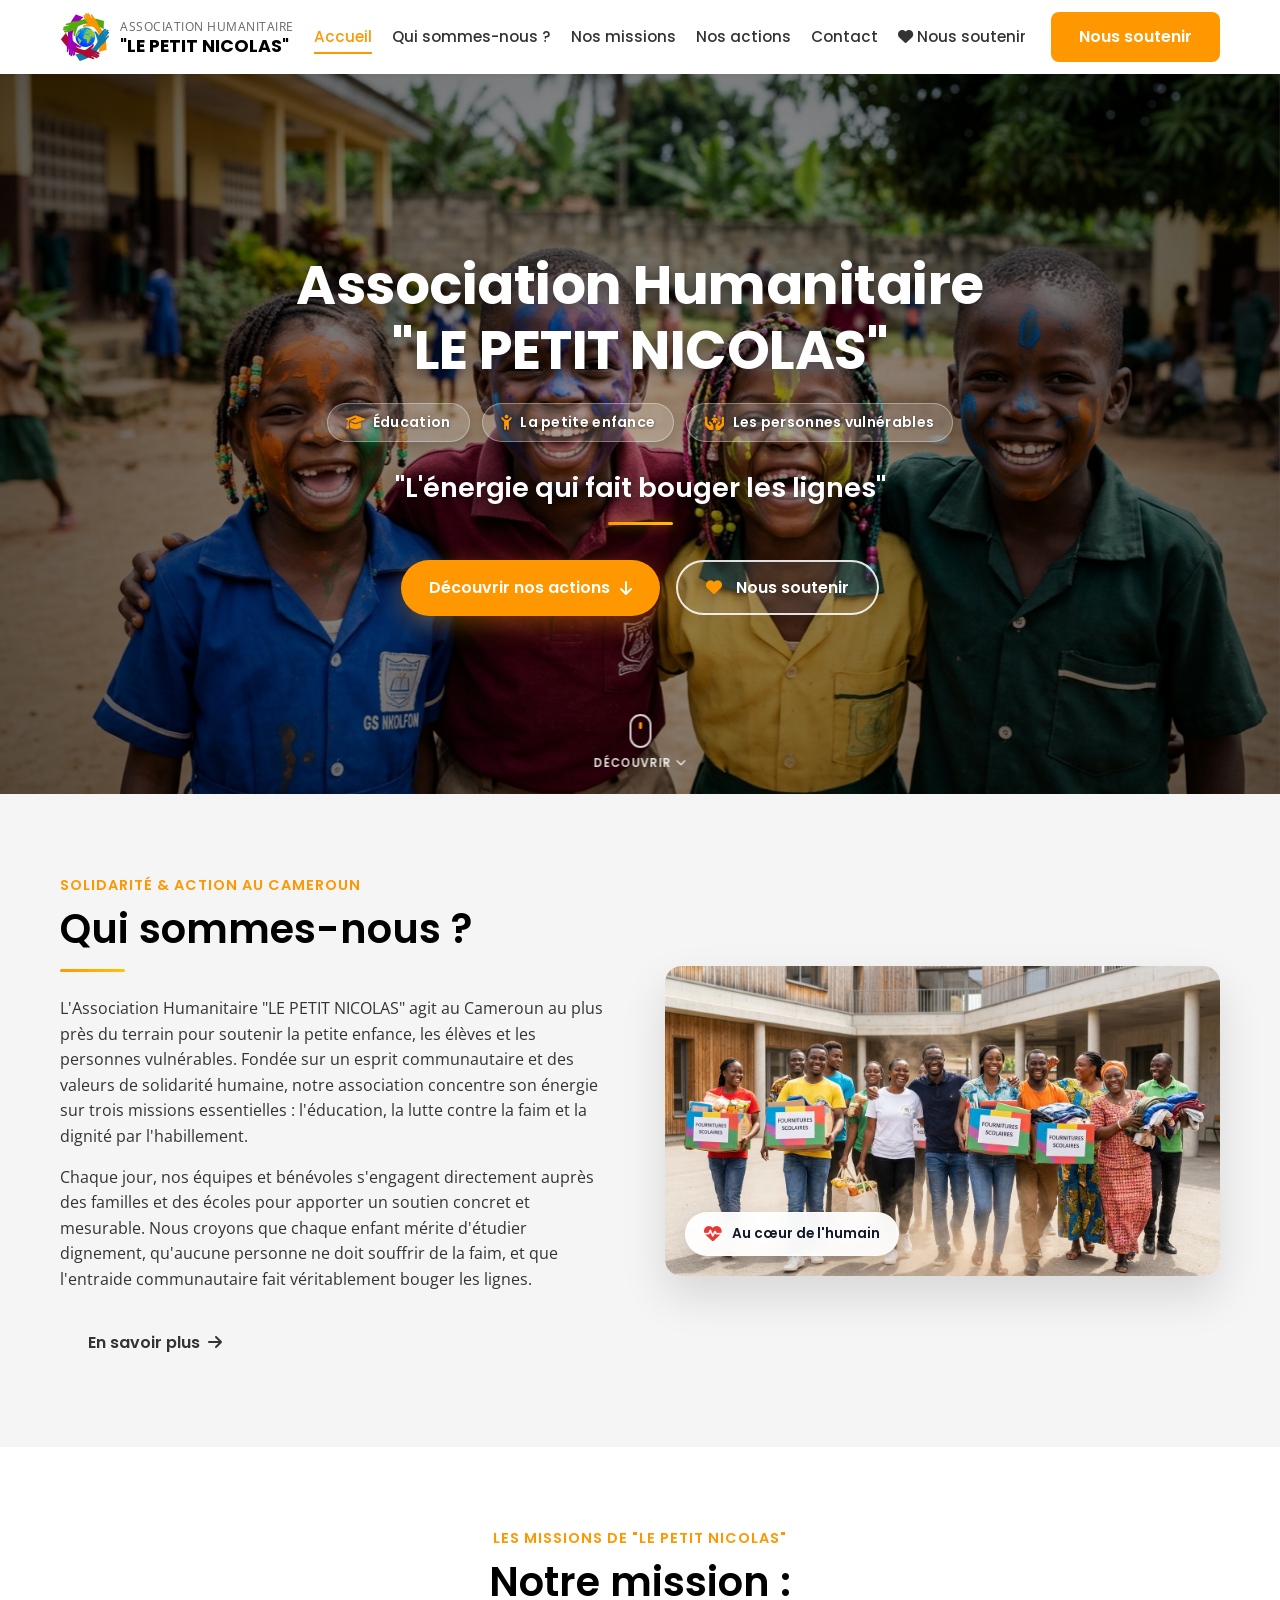
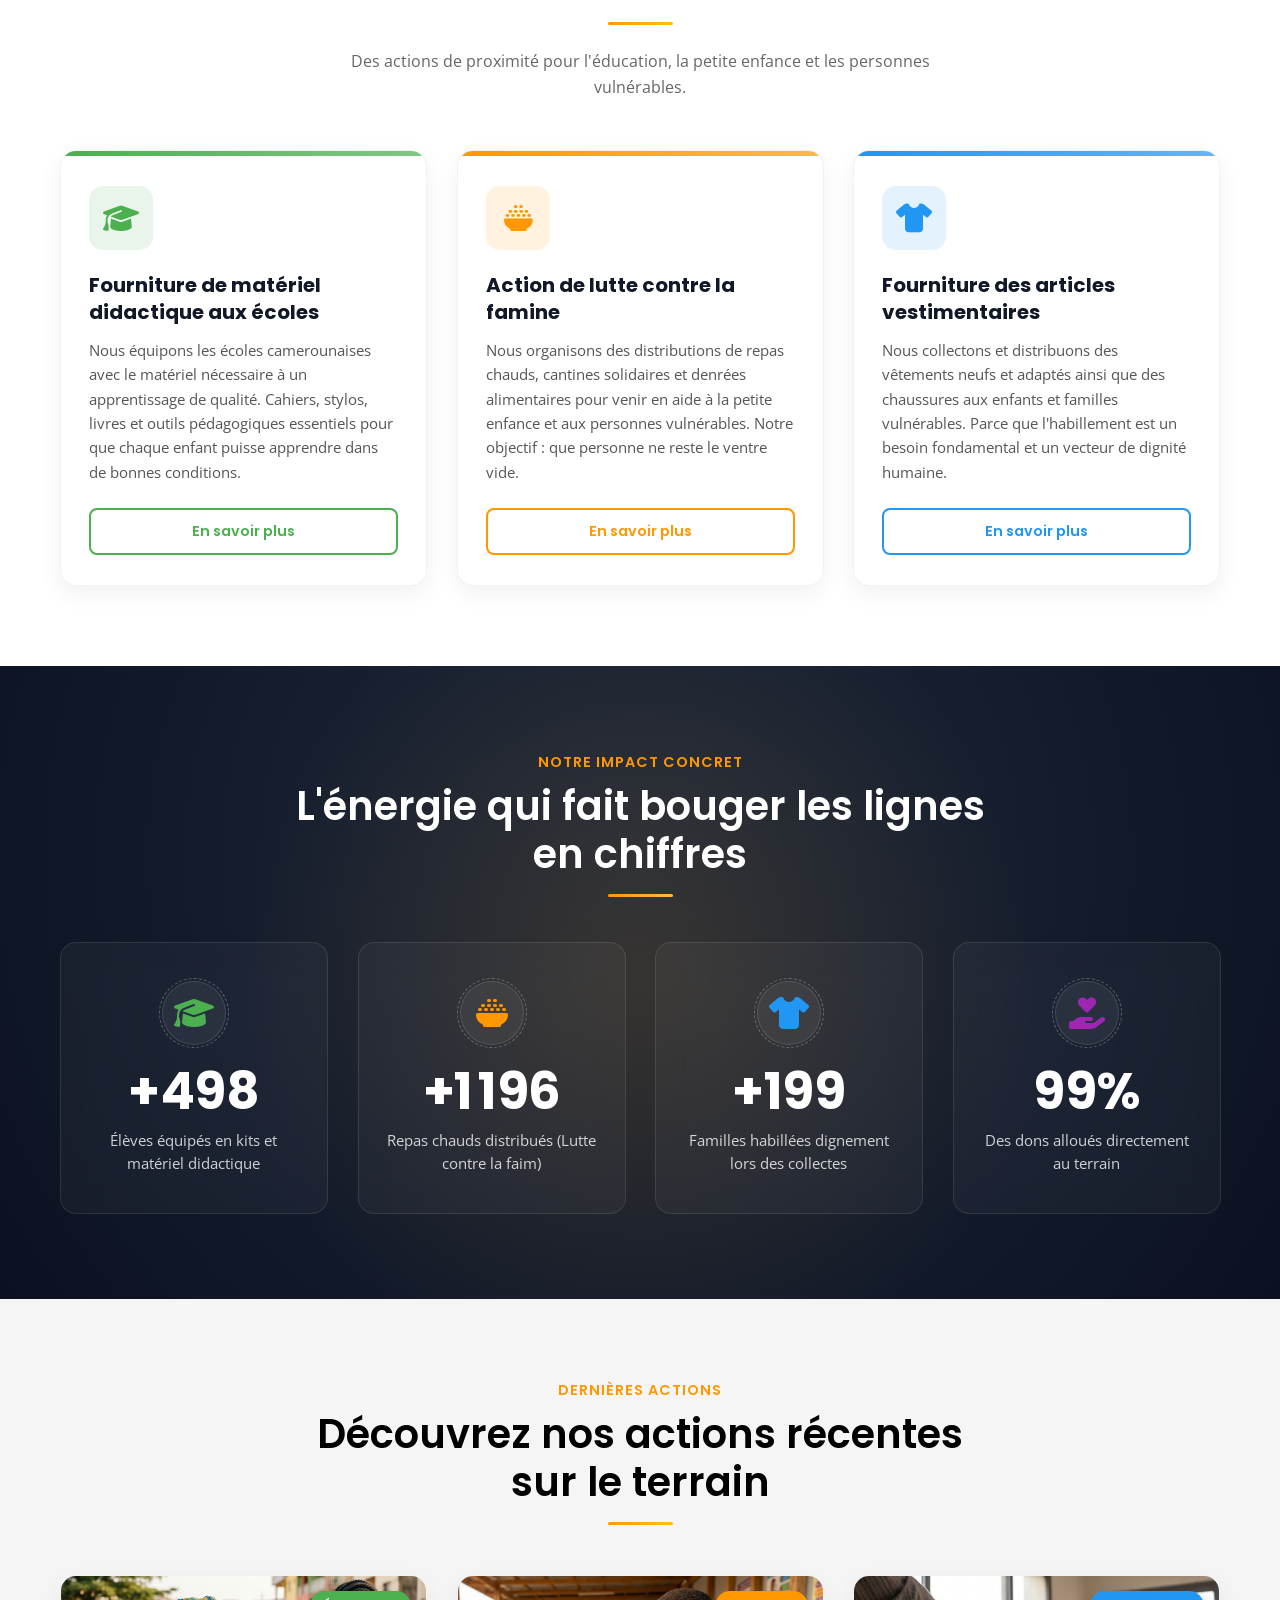
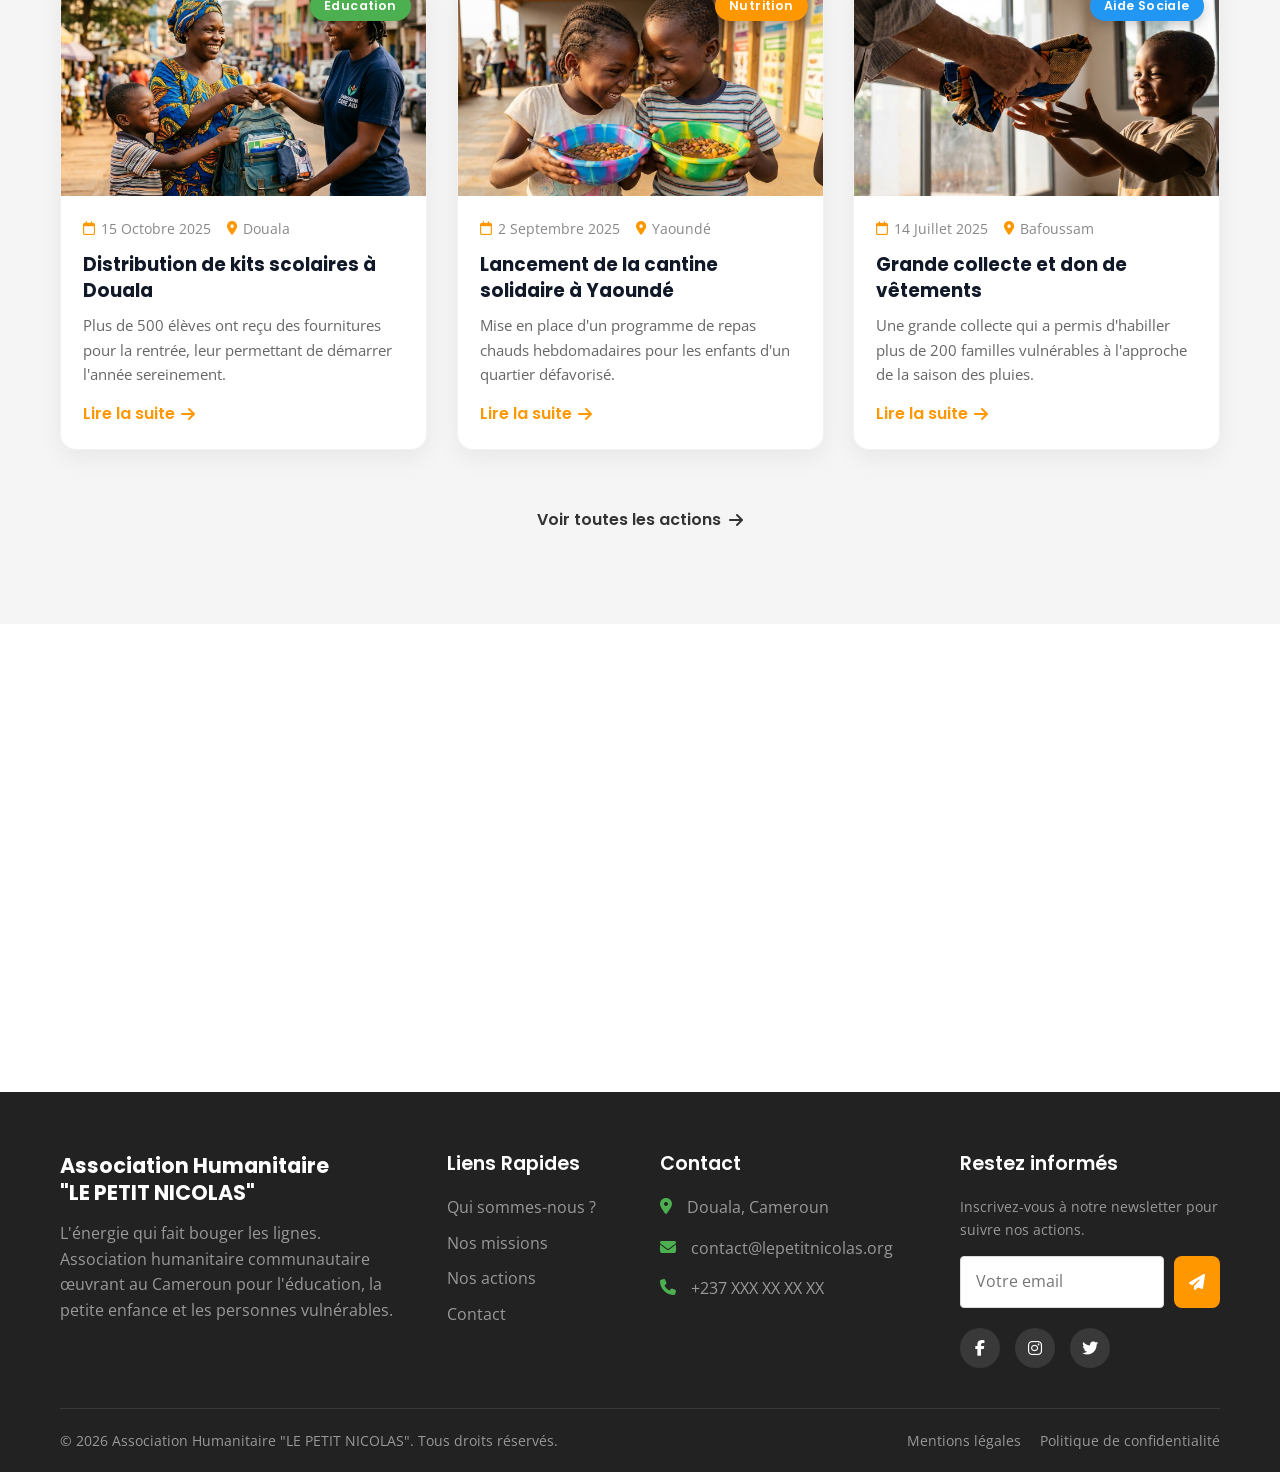
==== index.html @ 91355912 "Deploy Le Petit Nicolas to GitHub Pages" ====
<!DOCTYPE html>
<html lang="fr">
<head>
    <meta charset="UTF-8">
    <meta name="viewport" content="width=device-width, initial-scale=1.0">
    <title>Association Humanitaire "LE PETIT NICOLAS" - Cameroun</title>
    <meta name="description" content="Association Humanitaire &quot;LE PETIT NICOLAS&quot; au Cameroun. Éducation, la petite enfance, les personnes vulnérables. L'énergie qui fait bouger les lignes.">
    
    <!-- Google Fonts -->
    <link rel="preconnect" href="https://fonts.googleapis.com">
    <link rel="preconnect" href="https://fonts.gstatic.com" crossorigin>
    <link href="https://fonts.googleapis.com/css2?family=Open+Sans:wght@400;600&family=Poppins:wght@500;600;700&display=swap" rel="stylesheet">
    
    <!-- FontAwesome -->
    <link rel="stylesheet" href="https://cdnjs.cloudflare.com/ajax/libs/font-awesome/6.4.0/css/all.min.css">
    
    <!-- CSS unique consolidé -->
    <link rel="stylesheet" href="assets/css/style.css?v=4.0">
    </head>
<body>

    <!-- BARRE DE PROGRESSION DE NAVIGATION -->
    <div id="nav-progress-bar" class="nav-progress-bar"></div>

    <!-- PRELOADER INTRO DU SITE (ANIMATION DU LOGO AU DEMARRAGE) -->
    <div id="site-preloader" class="site-preloader" aria-hidden="true">
        <div class="preloader-inner">
            <div class="preloader-logo-box">
                <img src="assets/images/logo/logo-pn.jpg" alt="Logo Association Le Petit Nicolas" class="preloader-logo-img">
                <div class="energy-glow-ring"></div>
            </div>
            <div class="preloader-text-box">
                <span class="preloader-sub">Association Humanitaire</span>
                <h2 class="preloader-title">"LE PETIT NICOLAS"</h2>
                <div class="preloader-energy-line">
                    <div class="energy-pulse"></div>
                </div>
                <p class="preloader-slogan">"L'énergie qui fait bouger les lignes"</p>
            </div>
        </div>
    </div>

    <!-- TRANSITION DE PAGE SWUP (ANIMATION DU LOGO ENTRE LES PAGES) -->
    <div id="page-transition" class="page-transition" aria-hidden="true">
        <div class="transition-inner">
            <div class="transition-logo-circle">
                <img src="assets/images/logo/logo-pn.jpg" alt="Logo Le Petit Nicolas" class="transition-logo-img">
                <div class="transition-ripple"></div>
            </div>
            <span class="transition-text">L'énergie qui fait bouger les lignes</span>
        </div>
    </div>

    <!-- HEADER -->
    <header class="site-header">
        <div class="container header-container">
            <!-- Logo -->
            <a href="index.html" class="logo-link">
                <img src="assets/images/logo/logo-pn.jpg" alt="Logo Le Petit Nicolas" class="site-logo">
                <div class="logo-text">
                    <span class="logo-subtitle">Association Humanitaire</span>
                    <span class="logo-title">"LE PETIT NICOLAS"</span>
                </div>
            </a>

            <!-- Navigation -->
            <nav class="main-nav">
                <ul class="nav-list">
                    <li><a href="index.html" class="active">Accueil</a></li>
                    <li><a href="qui-sommes-nous.html" >Qui sommes-nous ?</a></li>
                    <li><a href="nos-missions.html" >Nos missions</a></li>
                    <li><a href="nos-actions.html" >Nos actions</a></li>
                    <li><a href="contact.html" >Contact</a></li>
                    <li class="nav-mobile-cta">
                        <a href="nous-soutenir.html" class="btn-mobile-support ">
                            <i class="fa-solid fa-heart"></i> Nous soutenir
                        </a>
                    </li>
                </ul>
                <div class="header-cta">
                    <a href="nous-soutenir.html" class="btn btn-primary">Nous soutenir</a>
                </div>
            </nav>

            <!-- Mobile Toggle -->
            <button class="menu-toggle" aria-label="Menu">
                <i class="fa-solid fa-bars"></i>
            </button>
        </div>
    </header>

<main id="swup" class="transition-fade">
    <!-- HERO SECTION -->
    <section class="hero">
        <div class="hero-slideshow">
            <div class="hero-slide active" style="background-image: url('assets/images/hero/Children_laughing_in_202604231305.jpeg');"></div>
            <div class="hero-slide" style="background-image: url('assets/images/hero/Children_sharing_nutritious_202604231304.jpeg');"></div>
            <div class="hero-slide" style="background-image: url('assets/images/hero/benevole-donne-vetement-202604231301.jpeg');"></div>
        </div>
        <div class="hero-overlay"></div>
        <div class="container hero-content">
            <h1 class="hero-title">Association Humanitaire<br>"LE PETIT NICOLAS"</h1>
            <div class="hero-pillars">
                <span class="pillar-tag"><i class="fa-solid fa-graduation-cap"></i> Éducation</span>
                <span class="pillar-tag"><i class="fa-solid fa-child-reaching"></i> La petite enfance</span>
                <span class="pillar-tag"><i class="fa-solid fa-hands-holding-child"></i> Les personnes vulnérables</span>
            </div>
            <p class="hero-slogan">"L'énergie qui fait bouger les lignes"</p>
            <div class="hero-actions">
                <a href="#missions" class="btn btn-primary btn-hero-primary">
                    <span>Découvrir nos actions</span>
                    <i class="fa-solid fa-arrow-down"></i>
                </a>
                <a href="contact.html?sujet=don" class="btn btn-secondary btn-hero-secondary">
                    <i class="fa-solid fa-heart" style="color:var(--color-orange); margin-right:6px;"></i>
                    <span>Nous soutenir</span>
                </a>
            </div>
        </div>

        <!-- INDICATEUR DE DEFILEMENT SOURIS -->
        <a href="#presentation" class="hero-scroll-indicator" aria-label="Découvrir la suite">
            <span class="scroll-mouse">
                <span class="scroll-wheel"></span>
            </span>
            <span class="scroll-text">Découvrir <i class="fa-solid fa-chevron-down"></i></span>
        </a>
    </section>

    <!-- PRESENTATION SECTION -->
    <section id="presentation" class="section-padding bg-light" data-reveal="fade-up">
        <div class="container presentation-grid">
            <div class="presentation-text" data-reveal="fade-right">
                <span class="section-subtitle">Solidarité & Action au Cameroun</span>
                <h2>Qui sommes-nous ?</h2>
                <div class="section-divider"></div>
                <p>L'Association Humanitaire "LE PETIT NICOLAS" agit au Cameroun au plus près du terrain pour soutenir la petite enfance, les élèves et les personnes vulnérables. Fondée sur un esprit communautaire et des valeurs de solidarité humaine, notre association concentre son énergie sur trois missions essentielles : l'éducation, la lutte contre la faim et la dignité par l'habillement.</p>
                <p style="margin-top:15px; margin-bottom:25px;">Chaque jour, nos équipes et bénévoles s'engagent directement auprès des familles et des écoles pour apporter un soutien concret et mesurable. Nous croyons que chaque enfant mérite d'étudier dignement, qu'aucune personne ne doit souffrir de la faim, et que l'entraide communautaire fait véritablement bouger les lignes.</p>
                <a href="qui-sommes-nous.html" class="btn btn-tertiary btn-animated-arrow">
                    <span>En savoir plus</span>
                    <i class="fa-solid fa-arrow-right"></i>
                </a>
            </div>
            <div class="presentation-image-wrapper" data-reveal="fade-left" data-tilt>
                <div class="image-frame-decor">
                    <img src="assets/images/presentation.jpeg" alt="Equipe Le Petit Nicolas" class="presentation-img">
                    <div class="image-floating-badge">
                        <i class="fa-solid fa-heart-pulse"></i>
                        <span>Au cœur de l'humain</span>
                    </div>
                </div>
            </div>
        </div>
    </section>

    <!-- MISSIONS SECTION -->
    <section id="missions" class="section-padding" data-reveal="fade-up">
        <div class="container">
            <div class="section-header">
                <span class="section-subtitle">Les missions de "Le Petit Nicolas"</span>
                <h2>Notre mission :</h2>
                <div class="section-divider center"></div>
                <p style="color:var(--color-text-secondary); max-width:650px; margin:10px auto 0;">Des actions de proximité pour l'éducation, la petite enfance et les personnes vulnérables.</p>
            </div>
            
            <div class="missions-grid reveal-stagger">
                <!-- Mission 1 -->
                <div class="mission-card mission-edu" data-tilt>
                    <div class="card-accent-bar edu"></div>
                    <div class="mission-icon-box edu">
                        <i class="fa-solid fa-graduation-cap mission-icon"></i>
                    </div>
                    <h3 class="mission-title">Fourniture de matériel didactique aux écoles</h3>
                    <p class="mission-desc">Nous équipons les écoles camerounaises avec le matériel nécessaire à un apprentissage de qualité. Cahiers, stylos, livres et outils pédagogiques essentiels pour que chaque enfant puisse apprendre dans de bonnes conditions.</p>
                    <a href="nos-missions.html#materiel-didactique" class="btn btn-secondary btn-card-action">En savoir plus</a>
                </div>

                <!-- Mission 2 -->
                <div class="mission-card mission-famine" data-tilt>
                    <div class="card-accent-bar famine"></div>
                    <div class="mission-icon-box famine">
                        <i class="fa-solid fa-bowl-rice mission-icon"></i>
                    </div>
                    <h3 class="mission-title">Action de lutte contre la famine</h3>
                    <p class="mission-desc">Nous organisons des distributions de repas chauds, cantines solidaires et denrées alimentaires pour venir en aide à la petite enfance et aux personnes vulnérables. Notre objectif : que personne ne reste le ventre vide.</p>
                    <a href="nos-missions.html#lutte-famine" class="btn btn-secondary btn-card-action" style="border-color:var(--color-orange); color:var(--color-orange);">En savoir plus</a>
                </div>

                <!-- Mission 3 -->
                <div class="mission-card mission-clothes" data-tilt>
                    <div class="card-accent-bar clothes"></div>
                    <div class="mission-icon-box clothes">
                        <i class="fa-solid fa-shirt mission-icon"></i>
                    </div>
                    <h3 class="mission-title">Fourniture des articles vestimentaires</h3>
                    <p class="mission-desc">Nous collectons et distribuons des vêtements neufs et adaptés ainsi que des chaussures aux enfants et familles vulnérables. Parce que l'habillement est un besoin fondamental et un vecteur de dignité humaine.</p>
                    <a href="nos-missions.html#articles-vestimentaires" class="btn btn-secondary btn-card-action" style="border-color:var(--color-blue); color:var(--color-blue);">En savoir plus</a>
                </div>
            </div>
        </div>
    </section>

    <!-- SECTION CHIFFRES CLES & IMPACT -->
    <section class="stats-section" data-reveal="fade-up">
        <div class="stats-ambient-glow"></div>
        <div class="container" style="position:relative; z-index:2;">
            <div class="section-header" style="margin-bottom:45px;">
                <span class="section-subtitle" style="color:var(--color-orange);">Notre Impact Concret</span>
                <h2 style="color:#ffffff;">L'énergie qui fait bouger les lignes en chiffres</h2>
                <div class="section-divider center orange"></div>
            </div>
            <div class="stats-grid reveal-stagger">
                <div class="stat-card" data-tilt>
                    <div class="stat-icon-wrapper edu">
                        <i class="fa-solid fa-graduation-cap stat-icon" style="color:var(--color-green);"></i>
                        <span class="stat-halo"></span>
                    </div>
                    <div class="stat-number" data-target="500" data-prefix="+">0</div>
                    <p class="stat-label">Élèves équipés en kits et matériel didactique</p>
                </div>
                <div class="stat-card" data-tilt>
                    <div class="stat-icon-wrapper famine">
                        <i class="fa-solid fa-bowl-rice stat-icon" style="color:var(--color-orange);"></i>
                        <span class="stat-halo"></span>
                    </div>
                    <div class="stat-number" data-target="1200" data-prefix="+">0</div>
                    <p class="stat-label">Repas chauds distribués (Lutte contre la faim)</p>
                </div>
                <div class="stat-card" data-tilt>
                    <div class="stat-icon-wrapper clothes">
                        <i class="fa-solid fa-shirt stat-icon" style="color:var(--color-blue);"></i>
                        <span class="stat-halo"></span>
                    </div>
                    <div class="stat-number" data-target="200" data-prefix="+">0</div>
                    <p class="stat-label">Familles habillées dignement lors des collectes</p>
                </div>
                <div class="stat-card" data-tilt>
                    <div class="stat-icon-wrapper direct">
                        <i class="fa-solid fa-hand-holding-heart stat-icon" style="color:var(--color-purple);"></i>
                        <span class="stat-halo"></span>
                    </div>
                    <div class="stat-number" data-target="100" data-suffix="%">0</div>
                    <p class="stat-label">Des dons alloués directement au terrain</p>
                </div>
            </div>
        </div>
    </section>

    <!-- RECENT ACTIONS SECTION -->
    <section class="section-padding bg-light" data-reveal="fade-up">
        <div class="container">
            <div class="section-header">
                <span class="section-subtitle">Dernières actions</span>
                <h2>Découvrez nos actions récentes sur le terrain</h2>
                <div class="section-divider center"></div>
            </div>
            
            <div class="actions-grid reveal-stagger">
                <!-- Action 1 -->
                <article class="action-card" data-tilt>
                    <div class="action-img-wrapper">
                        <img src="assets/images/hero/Volunteer_giving_kit_202604231310.jpeg" alt="Distribution de kits" class="action-img">
                        <span class="action-badge" style="background-color:var(--color-green);">Éducation</span>
                    </div>
                    <div class="action-content">
                        <div class="action-meta">
                            <span><i class="fa-regular fa-calendar"></i> 15 Octobre 2025</span>
                            <span><i class="fa-solid fa-location-dot"></i> Douala</span>
                        </div>
                        <h3>Distribution de kits scolaires à Douala</h3>
                        <p style="color:var(--color-text-secondary); font-size:0.95rem;">Plus de 500 élèves ont reçu des fournitures pour la rentrée, leur permettant de démarrer l'année sereinement.</p>
                        <a href="nos-actions.html" class="read-more">Lire la suite <i class="fa-solid fa-arrow-right"></i></a>
                    </div>
                </article>

                <!-- Action 2 -->
                <article class="action-card" data-tilt>
                    <div class="action-img-wrapper">
                        <img src="assets/images/hero/Children_sharing_nutritious_202604231303.jpeg" alt="Cantine solidaire" class="action-img">
                        <span class="action-badge" style="background-color:var(--color-orange);">Nutrition</span>
                    </div>
                    <div class="action-content">
                        <div class="action-meta">
                            <span><i class="fa-regular fa-calendar"></i> 2 Septembre 2025</span>
                            <span><i class="fa-solid fa-location-dot"></i> Yaoundé</span>
                        </div>
                        <h3>Lancement de la cantine solidaire à Yaoundé</h3>
                        <p style="color:var(--color-text-secondary); font-size:0.95rem;">Mise en place d'un programme de repas chauds hebdomadaires pour les enfants d'un quartier défavorisé.</p>
                        <a href="nos-actions.html" class="read-more">Lire la suite <i class="fa-solid fa-arrow-right"></i></a>
                    </div>
                </article>

                <!-- Action 3 -->
                <article class="action-card" data-tilt>
                    <div class="action-img-wrapper">
                        <img src="assets/images/hero/benevole-donne-vetement-202604231259.jpeg" alt="Collecte vetements" class="action-img">
                        <span class="action-badge" style="background-color:var(--color-blue);">Aide Sociale</span>
                    </div>
                    <div class="action-content">
                        <div class="action-meta">
                            <span><i class="fa-regular fa-calendar"></i> 14 Juillet 2025</span>
                            <span><i class="fa-solid fa-location-dot"></i> Bafoussam</span>
                        </div>
                        <h3>Grande collecte et don de vêtements</h3>
                        <p style="color:var(--color-text-secondary); font-size:0.95rem;">Une grande collecte qui a permis d'habiller plus de 200 familles vulnérables à l'approche de la saison des pluies.</p>
                        <a href="nos-actions.html" class="read-more">Lire la suite <i class="fa-solid fa-arrow-right"></i></a>
                    </div>
                </article>
            </div>
            
            <div class="text-center" style="margin-top:45px;">
                <a href="nos-actions.html" class="btn btn-tertiary btn-animated-arrow">
                    <span>Voir toutes les actions</span>
                    <i class="fa-solid fa-arrow-right"></i>
                </a>
            </div>
        </div>
    </section>

    <!-- CALL TO ACTION -->
    <section class="section-padding cta-section" data-reveal="fade-up">
        <div class="cta-mesh-glow"></div>
        <div class="container" style="position:relative; z-index:2;">
            <span class="cta-pill"><i class="fa-solid fa-hand-holding-heart"></i> Agir ensemble</span>
            <h2 style="font-size: clamp(2rem, 4vw, 2.6rem); margin-bottom: 20px;">Rejoignez notre mission</h2>
            <div class="section-divider center white"></div>
            <p style="font-size: 1.15rem; max-width: 620px; margin: 0 auto 35px; opacity: 0.95; line-height: 1.6;">Votre soutien fait toute la différence. Ensemble, faisons bouger les lignes pour les enfants et les familles vulnérables !</p>
            <div class="cta-actions">
                <a href="contact.html?sujet=don" class="btn btn-cta-primary">
                    <i class="fa-solid fa-heart" style="color:var(--color-orange); margin-right:8px;"></i>
                    <span>Faire un don</span>
                </a>
                <a href="contact.html?sujet=benevolat" class="btn btn-cta-secondary">
                    <i class="fa-solid fa-users" style="margin-right:8px;"></i>
                    <span>Devenir bénévole</span>
                </a>
            </div>
        </div>
    </section>

</main>

    <!-- FOOTER -->
    <footer class="site-footer">
        <div class="container">
            <div class="footer-grid">
                
                <div class="footer-col">
                    <span class="footer-logo-text">Association Humanitaire<br>"LE PETIT NICOLAS"</span>
                    <p>L'énergie qui fait bouger les lignes. Association humanitaire communautaire œuvrant au Cameroun pour l'éducation, la petite enfance et les personnes vulnérables.</p>
                </div>

                <div class="footer-col">
                    <h3>Liens Rapides</h3>
                    <ul class="footer-links">
                        <li><a href="qui-sommes-nous.html">Qui sommes-nous ?</a></li>
                        <li><a href="nos-missions.html">Nos missions</a></li>
                        <li><a href="nos-actions.html">Nos actions</a></li>
                        <li><a href="contact.html">Contact</a></li>
                    </ul>
                </div>

                <div class="footer-col">
                    <h3>Contact</h3>
                    <ul class="footer-contact">
                        <li><i class="fa-solid fa-location-dot"></i> <span>Douala, Cameroun</span></li>
                        <li><i class="fa-solid fa-envelope"></i> <span>contact@lepetitnicolas.org</span></li>
                        <li><i class="fa-solid fa-phone"></i> <span>+237 XXX XX XX XX</span></li>
                    </ul>
                </div>

                <div class="footer-col">
                    <h3>Restez informés</h3>
                    <p style="margin-bottom:15px; font-size:0.9rem;">Inscrivez-vous à notre newsletter pour suivre nos actions.</p>
                    <form class="newsletter-form" action="#" method="POST">
                        <div class="form-group" style="display:flex; gap:10px;">
                            <input type="email" class="form-control" placeholder="Votre email" required style="flex:1;">
                            <button type="submit" class="btn btn-primary" style="padding:10px 15px;"><i class="fa-solid fa-paper-plane"></i></button>
                        </div>
                    </form>
                    <div class="social-links" style="margin-top:20px;">
                        <a href="#" aria-label="Facebook"><i class="fa-brands fa-facebook-f"></i></a>
                        <a href="#" aria-label="Instagram"><i class="fa-brands fa-instagram"></i></a>
                        <a href="#" aria-label="Twitter"><i class="fa-brands fa-twitter"></i></a>
                    </div>
                </div>

            </div>

            <div class="footer-bottom">
                <p>&copy; 2026 Association Humanitaire "LE PETIT NICOLAS". Tous droits réservés.</p>
                <div class="footer-legal">
                    <a href="mentions-legales.html">Mentions légales</a>
                    <a href="politique-confidentialite.html">Politique de confidentialité</a>
                </div>
            </div>
        </div>
    </footer>

    <!-- JavaScript & Bibliothèques Fluides (100% Locales, Zéro dépendance externe) -->
    <script src="assets/js/vendor/lenis.min.js"></script>
    <script src="assets/js/vendor/swup.min.js"></script>
    <script src="assets/js/main.js?v=4.1"></script>
</body>
</html>
---- assets/css/style.css ----
/* ==========================================================================
   STYLE UNIQUE CONSOLIDE - Association Humanitaire Le Petit Nicolas
   (Pas de @import pour compatibilité maximale sur tous navigateurs/serveurs)
   ========================================================================== */

/* --- VARIABLES --- */
:root {
    --color-green: #4CAF50;
    --color-orange: #FF9800;
    --color-orange-dark: #E68900;
    --color-blue: #2196F3;
    --color-purple: #9C27B0;
    --color-red: #F44336;
    --color-white: #FFFFFF;
    --color-light-gray: #F5F5F5;
    --color-border: #DDDDDD;
    --color-gray: #999999;
    --color-text-secondary: #666666;
    --color-text: #333333;
    --color-black: #000000;
    --color-dark-bg: #222222;
    --font-primary: 'Poppins', sans-serif;
    --font-secondary: 'Open Sans', sans-serif;
    --container-max-width: 1200px;
    --container-padding: 20px;
    --shadow-sm: 0 2px 4px rgba(0,0,0,0.05);
    --shadow-md: 0 4px 6px rgba(0,0,0,0.1);
    --shadow-lg: 0 8px 15px rgba(0,0,0,0.15);
    --radius-sm: 4px;
    --radius-md: 8px;
    --radius-lg: 12px;
    --transition-fast: 0.2s ease;
    --transition-normal: 0.3s ease;
    --transition-slow: 0.5s ease;
    --z-header: 1000;
    --z-overlay: 2000;
}

/* --- RESET --- */
*, *::before, *::after { box-sizing: border-box; margin: 0; padding: 0; }
html { font-size: 16px; scroll-behavior: smooth; }
body {
    font-family: 'Open Sans', Arial, sans-serif;
    color: var(--color-text);
    background-color: #fff;
    line-height: 1.6;
    -webkit-font-smoothing: antialiased;
}
h1, h2, h3, h4, h5, h6 {
    font-family: 'Poppins', 'Segoe UI', sans-serif;
    color: var(--color-black);
    font-weight: 600;
    line-height: 1.2;
    margin-bottom: 1rem;
}
h1 { font-size: clamp(1.8rem, 5vw, 3rem); }
h2 { font-size: clamp(1.5rem, 4vw, 2.5rem); }
h3 { font-size: clamp(1.2rem, 3vw, 1.8rem); }
a { text-decoration: none; color: var(--color-blue); -webkit-transition: color var(--transition-fast); transition: color var(--transition-fast); }
a:hover { color: var(--color-orange); }
ul, ol { list-style: none; }
img { display: block; max-width: 100%; height: auto; }
input, button, textarea, select { font: inherit; outline: none; }
button { cursor: pointer; background: none; border: none; }

/* --- UTILITAIRES --- */
.container { width: 100%; max-width: 1200px; margin: 0 auto; padding: 0 20px; }
.text-center { text-align: center; }
.section-padding { padding: 80px 0; }
@media (max-width: 768px) { .section-padding { padding: 50px 0; } }
.bg-light { background-color: #F5F5F5; }
.bg-white { background-color: #fff; }

/* --- BOUTONS --- */
.btn {
    display: -webkit-inline-box;
    display: -ms-inline-flexbox;
    display: inline-flex;
    -webkit-box-align: center;
    -ms-flex-align: center;
    align-items: center;
    -webkit-box-pack: center;
    -ms-flex-pack: center;
    justify-content: center;
    padding: 12px 28px;
    font-family: 'Poppins', sans-serif;
    font-weight: 600;
    font-size: 1rem;
    border-radius: 8px;
    -webkit-transition: all var(--transition-normal);
    transition: all var(--transition-normal);
    text-align: center;
    gap: 8px;
    white-space: nowrap;
}
.btn-primary { background-color: #FF9800; color: #fff; }
.btn-primary:hover { background-color: #E68900; -webkit-transform: translateY(-2px); transform: translateY(-2px); color: #fff; }
.btn-secondary { background-color: transparent; border: 2px solid #4CAF50; color: #4CAF50; }
.btn-secondary:hover { background-color: #4CAF50; color: #fff; -webkit-transform: translateY(-2px); transform: translateY(-2px); }
.btn-tertiary { background-color: #F5F5F5; color: #333; }
.btn-tertiary:hover { background-color: #E0E0E0; }

/* --- CARTES MISSION (ANIMATION & HAUTE FIDÉLITÉ) --- */
.mission-card {
    position: relative;
    overflow: hidden;
    background: #fff;
    border-radius: 16px;
    padding: 35px 28px 30px;
    -webkit-box-shadow: 0 8px 24px rgba(0, 0, 0, 0.06);
    box-shadow: 0 8px 24px rgba(0, 0, 0, 0.06);
    border: 1px solid rgba(0, 0, 0, 0.05);
    height: 100%;
    display: -webkit-box;
    display: -ms-flexbox;
    display: flex;
    -webkit-box-orient: vertical;
    -webkit-box-direction: normal;
    -ms-flex-direction: column;
    flex-direction: column;
    -webkit-transition: -webkit-transform 0.4s cubic-bezier(0.16, 1, 0.3, 1), -webkit-box-shadow 0.4s cubic-bezier(0.16, 1, 0.3, 1), border-color 0.4s ease;
    transition: transform 0.4s cubic-bezier(0.16, 1, 0.3, 1), box-shadow 0.4s cubic-bezier(0.16, 1, 0.3, 1), border-color 0.4s ease;
}

/* Ligne lumineuse en haut de carte */
.card-accent-bar {
    position: absolute;
    top: 0;
    left: 0;
    width: 100%;
    height: 5px;
    -webkit-transition: height 0.3s ease;
    transition: height 0.3s ease;
}
.card-accent-bar.edu { background: -webkit-linear-gradient(left, #4CAF50, #81C784); background: linear-gradient(90deg, #4CAF50, #81C784); }
.card-accent-bar.famine { background: -webkit-linear-gradient(left, #FF9800, #FFB74D); background: linear-gradient(90deg, #FF9800, #FFB74D); }
.card-accent-bar.clothes { background: -webkit-linear-gradient(left, #2196F3, #64B5F6); background: linear-gradient(90deg, #2196F3, #64B5F6); }

.mission-card:hover .card-accent-bar { height: 6px; }

/* Reflet soyeux au survol */
.mission-card::after {
    content: '';
    position: absolute;
    top: 0;
    left: -120%;
    width: 60%;
    height: 100%;
    background: -webkit-linear-gradient(left, transparent, rgba(255, 255, 255, 0.5), transparent);
    background: linear-gradient(90deg, transparent, rgba(255, 255, 255, 0.5), transparent);
    -webkit-transform: skewX(-20deg);
    transform: skewX(-20deg);
    -webkit-transition: left 0.75s cubic-bezier(0.16, 1, 0.3, 1);
    transition: left 0.75s cubic-bezier(0.16, 1, 0.3, 1);
    pointer-events: none;
}
.mission-card:hover::after {
    left: 170%;
}

/* Médaillon icône animé */
.mission-icon-box {
    width: 64px;
    height: 64px;
    border-radius: 14px;
    display: -webkit-inline-box;
    display: -ms-inline-flexbox;
    display: inline-flex;
    -webkit-box-align: center;
    -ms-flex-align: center;
    align-items: center;
    -webkit-box-pack: center;
    -ms-flex-pack: center;
    justify-content: center;
    margin-bottom: 22px;
    font-size: 1.8rem;
    -webkit-transition: -webkit-transform 0.4s cubic-bezier(0.16, 1, 0.3, 1);
    transition: transform 0.4s cubic-bezier(0.16, 1, 0.3, 1);
}
.mission-icon-box.edu { background: rgba(76, 175, 80, 0.12); color: #4CAF50; }
.mission-icon-box.famine { background: rgba(255, 152, 0, 0.12); color: #FF9800; }
.mission-icon-box.clothes { background: rgba(33, 150, 243, 0.12); color: #2196F3; }

.mission-card:hover .mission-icon-box {
    -webkit-transform: scale(1.1) rotate(4deg);
    transform: scale(1.1) rotate(4deg);
}

.mission-title {
    font-size: 1.25rem;
    font-weight: 700;
    margin-bottom: 12px;
    line-height: 1.35;
    color: #111827;
}
.mission-desc {
    color: #555;
    margin-bottom: 24px;
    -webkit-box-flex: 1;
    -ms-flex-positive: 1;
    flex-grow: 1;
    line-height: 1.6;
    font-size: 0.95rem;
}

/* Éléments de survol par mission */
.mission-card.mission-edu:hover {
    border-color: rgba(76, 175, 80, 0.35);
    -webkit-box-shadow: 0 20px 40px -10px rgba(76, 175, 80, 0.25);
    box-shadow: 0 20px 40px -10px rgba(76, 175, 80, 0.25);
    -webkit-transform: translateY(-8px);
    transform: translateY(-8px);
}
.mission-card.mission-famine:hover {
    border-color: rgba(255, 152, 0, 0.35);
    -webkit-box-shadow: 0 20px 40px -10px rgba(255, 152, 0, 0.25);
    box-shadow: 0 20px 40px -10px rgba(255, 152, 0, 0.25);
    -webkit-transform: translateY(-8px);
    transform: translateY(-8px);
}
.mission-card.mission-clothes:hover {
    border-color: rgba(33, 150, 243, 0.35);
    -webkit-box-shadow: 0 20px 40px -10px rgba(33, 150, 243, 0.25);
    box-shadow: 0 20px 40px -10px rgba(33, 150, 243, 0.25);
    -webkit-transform: translateY(-8px);
    transform: translateY(-8px);
}

/* Bouton interne carte */
.btn-card-action {
    border-radius: 8px;
    font-weight: 600;
    font-size: 0.9rem;
    padding: 10px 20px;
    text-align: center;
    -webkit-transition: all 0.3s ease;
    transition: all 0.3s ease;
}

/* --- CARTES ACTIONS SUR LE TERRAIN --- */
.action-card {
    background: #fff;
    border-radius: 16px;
    overflow: hidden;
    -webkit-box-shadow: 0 8px 24px rgba(0, 0, 0, 0.06);
    box-shadow: 0 8px 24px rgba(0, 0, 0, 0.06);
    border: 1px solid rgba(0, 0, 0, 0.05);
    -webkit-transition: -webkit-transform 0.4s cubic-bezier(0.16, 1, 0.3, 1), -webkit-box-shadow 0.4s cubic-bezier(0.16, 1, 0.3, 1);
    transition: transform 0.4s cubic-bezier(0.16, 1, 0.3, 1), box-shadow 0.4s cubic-bezier(0.16, 1, 0.3, 1);
}
.action-card:hover {
    -webkit-transform: translateY(-8px);
    transform: translateY(-8px);
    -webkit-box-shadow: 0 20px 36px rgba(0, 0, 0, 0.12);
    box-shadow: 0 20px 36px rgba(0, 0, 0, 0.12);
}
.action-img-wrapper {
    position: relative;
    overflow: hidden;
    height: 220px;
}
.action-img {
    width: 100%;
    height: 100%;
    object-fit: cover;
    -webkit-transition: -webkit-transform 0.65s cubic-bezier(0.16, 1, 0.3, 1);
    transition: transform 0.65s cubic-bezier(0.16, 1, 0.3, 1);
    display: block;
}
.action-card:hover .action-img {
    -webkit-transform: scale(1.08);
    transform: scale(1.08);
}
.action-badge {
    position: absolute;
    top: 15px;
    right: 15px;
    color: #fff;
    font-size: 0.78rem;
    font-weight: 600;
    padding: 5px 14px;
    border-radius: 20px;
    font-family: 'Poppins', sans-serif;
    letter-spacing: 0.4px;
    -webkit-backdrop-filter: blur(6px);
    backdrop-filter: blur(6px);
    -webkit-box-shadow: 0 4px 12px rgba(0, 0, 0, 0.2);
    box-shadow: 0 4px 12px rgba(0, 0, 0, 0.2);
    z-index: 2;
}
.action-content { padding: 22px; }
.action-meta {
    display: -webkit-box;
    display: -ms-flexbox;
    display: flex;
    gap: 16px;
    color: #888;
    font-size: 0.85rem;
    margin-bottom: 12px;
}
.action-meta span {
    display: -webkit-inline-box;
    display: -ms-inline-flexbox;
    display: inline-flex;
    -webkit-box-align: center;
    -ms-flex-align: center;
    align-items: center;
    gap: 6px;
}
.action-meta i { color: #FF9800; font-size: 0.85rem; }
.action-content h3 { font-size: 1.15rem; font-weight: 700; margin-bottom: 10px; line-height: 1.4; color: #111827; }
.read-more {
    display: -webkit-inline-box;
    display: -ms-inline-flexbox;
    display: inline-flex;
    -webkit-box-align: center;
    -ms-flex-align: center;
    align-items: center;
    gap: 6px;
    font-family: 'Poppins', sans-serif;
    font-weight: 600;
    color: #FF9800;
    margin-top: 15px;
    -webkit-transition: gap 0.25s ease, color 0.25s ease;
    transition: gap 0.25s ease, color 0.25s ease;
}
.read-more i {
    -webkit-transition: -webkit-transform 0.25s ease;
    transition: transform 0.25s ease;
}
.read-more:hover {
    color: #E68900;
    gap: 10px;
}
.read-more:hover i {
    -webkit-transform: translateX(4px);
    transform: translateX(4px);
}

/* Bouton avec flèche animée */
.btn-animated-arrow {
    display: -webkit-inline-box;
    display: -ms-inline-flexbox;
    display: inline-flex;
    -webkit-box-align: center;
    -ms-flex-align: center;
    align-items: center;
    gap: 8px;
    font-weight: 600;
}
.btn-animated-arrow i {
    -webkit-transition: -webkit-transform 0.25s ease;
    transition: transform 0.25s ease;
}
.btn-animated-arrow:hover i {
    -webkit-transform: translateX(5px);
    transform: translateX(5px);
}

/* --- FORMULAIRES --- */
.form-group { margin-bottom: 20px; }
.form-label { display: block; font-size: 0.9rem; font-weight: 600; margin-bottom: 8px; color: #333; }
.form-control { width: 100%; padding: 12px 15px; border: 1px solid #DDD; border-radius: 4px; font-family: 'Open Sans', sans-serif; -webkit-transition: all var(--transition-fast); transition: all var(--transition-fast); }
.form-control:focus { border-color: #2196F3; -webkit-box-shadow: 0 0 0 3px rgba(33,150,243,0.1); box-shadow: 0 0 0 3px rgba(33,150,243,0.1); }
textarea.form-control { resize: vertical; min-height: 120px; }

/* ==========================================================================
   HEADER & NAVIGATION
   ========================================================================== */
.site-header {
    position: fixed;
    top: 0; left: 0;
    width: 100%;
    background-color: #fff;
    -webkit-box-shadow: var(--shadow-sm);
    box-shadow: var(--shadow-sm);
    z-index: 1000;
    -webkit-transition: padding var(--transition-normal), -webkit-box-shadow var(--transition-normal);
    transition: padding var(--transition-normal), box-shadow var(--transition-normal);
    padding: 12px 0;
}
.site-header.scrolled { padding: 8px 0; -webkit-box-shadow: var(--shadow-md); box-shadow: var(--shadow-md); }

.header-container {
    display: -webkit-box;
    display: -ms-flexbox;
    display: flex;
    -webkit-box-pack: justify;
    -ms-flex-pack: justify;
    justify-content: space-between;
    -webkit-box-align: center;
    -ms-flex-align: center;
    align-items: center;
}

.logo-link {
    display: -webkit-box;
    display: -ms-flexbox;
    display: flex;
    -webkit-box-align: center;
    -ms-flex-align: center;
    align-items: center;
    gap: 10px;
    text-decoration: none;
}
.site-logo { height: 50px; width: auto; display: block; }

.logo-text {
    display: -webkit-box;
    display: -ms-flexbox;
    display: flex;
    -webkit-box-orient: vertical;
    -webkit-box-direction: normal;
    -ms-flex-direction: column;
    flex-direction: column;
}
.logo-title { font-family: 'Poppins', sans-serif; font-size: 0.9rem; font-weight: 700; color: #000; line-height: 1.2; }
.logo-subtitle { font-family: 'Open Sans', sans-serif; font-size: 0.6rem; color: #666; text-transform: uppercase; letter-spacing: 0.5px; }
@media (min-width: 768px) {
    .logo-title { font-size: 1.1rem; }
    .logo-subtitle { font-size: 0.75rem; }
}

.main-nav {
    display: -webkit-box;
    display: -ms-flexbox;
    display: flex;
    -webkit-box-align: center;
    -ms-flex-align: center;
    align-items: center;
    gap: 25px;
}

.nav-list {
    display: -webkit-box;
    display: -ms-flexbox;
    display: flex;
    -webkit-box-orient: horizontal;
    -webkit-box-direction: normal;
    -ms-flex-direction: row;
    flex-direction: row;
    gap: 20px;
    list-style: none;
    margin: 0; padding: 0;
}
.nav-list li { display: block; }
.nav-list a {
    color: #333;
    font-family: 'Poppins', sans-serif;
    font-weight: 500;
    font-size: 0.95rem;
    position: relative;
    padding: 5px 0;
    display: block;
    text-decoration: none;
    white-space: nowrap;
}
.nav-list a::after {
    content: '';
    position: absolute;
    bottom: 0; left: 0;
    width: 0; height: 2px;
    background-color: #FF9800;
    -webkit-transition: width var(--transition-fast);
    transition: width var(--transition-fast);
}
.nav-list a:hover::after,
.nav-list a.active::after { width: 100%; }
.nav-list a:hover,
.nav-list a.active { color: #FF9800; }

.header-cta { display: none; }
@media (min-width: 992px) { .header-cta { display: block; } }

/* Bouton "Nous soutenir" mobile (caché sur grand écran) */
.nav-mobile-cta {
    display: none;
}

/* Bouton burger */
.menu-toggle {
    display: none;
    font-size: 1.5rem;
    color: #000;
    background: none;
    border: none;
    cursor: pointer;
    z-index: 2001;
    padding: 5px;
}

/* Menu mobile */
@media (max-width: 991px) {
    .menu-toggle { display: block; }
    .header-cta { display: none !important; }

    .nav-list {
        position: fixed;
        top: 0; right: -100%;
        width: 290px;
        height: 100vh;
        background-color: #fff;
        -webkit-box-orient: vertical;
        -webkit-box-direction: normal;
        -ms-flex-direction: column;
        flex-direction: column;
        padding: 85px 25px 35px;
        -webkit-box-shadow: var(--shadow-lg);
        box-shadow: var(--shadow-lg);
        -webkit-transition: right var(--transition-normal);
        transition: right var(--transition-normal);
        z-index: 2000;
        gap: 8px;
        overflow-y: auto;
    }
    .nav-list.active { right: 0; }
    .nav-list li { width: 100%; }
    .nav-list a { font-size: 1.05rem; padding: 12px 0; border-bottom: 1px solid #F0F0F0; }

    /* Bouton Nous soutenir dans le tiroir mobile */
    .nav-mobile-cta {
        display: block;
        margin-top: 15px;
        padding-top: 10px;
        border-top: 1px dashed #E0E0E0;
    }
    .btn-mobile-support {
        display: -webkit-box !important;
        display: -ms-flexbox !important;
        display: flex !important;
        -webkit-box-align: center;
        -ms-flex-align: center;
        align-items: center;
        -webkit-box-pack: center;
        -ms-flex-pack: center;
        justify-content: center;
        gap: 8px;
        width: 100%;
        padding: 13px 20px !important;
        background: -webkit-linear-gradient(left, #FF9800, #F57C00);
        background: linear-gradient(90deg, #FF9800, #F57C00);
        color: #ffffff !important;
        font-family: 'Poppins', sans-serif;
        font-size: 0.95rem !important;
        font-weight: 700 !important;
        border-radius: 30px;
        border-bottom: none !important;
        text-align: center;
        -webkit-box-shadow: 0 6px 18px rgba(255, 152, 0, 0.38);
        box-shadow: 0 6px 18px rgba(255, 152, 0, 0.38);
        -webkit-transition: -webkit-transform 0.25s ease, -webkit-box-shadow 0.25s ease;
        transition: transform 0.25s ease, box-shadow 0.25s ease;
    }
    .btn-mobile-support::after {
        display: none !important;
    }
    .btn-mobile-support:hover,
    .btn-mobile-support:active {
        -webkit-transform: translateY(-2px);
        transform: translateY(-2px);
        -webkit-box-shadow: 0 8px 24px rgba(255, 152, 0, 0.5);
        box-shadow: 0 8px 24px rgba(255, 152, 0, 0.5);
        color: #ffffff !important;
    }
    .btn-mobile-support i {
        color: #ffffff;
        font-size: 0.95rem;
    }
}

/* ==========================================================================
   HERO (HAUTE FLUIDITÉ, EFFET KEN BURNS & ENTRÉE CINÉMATIQUE LENTE)
   ========================================================================== */
.hero {
    position: relative;
    height: 90vh;
    min-height: 580px;
    max-height: 720px;
    display: -webkit-box;
    display: -ms-flexbox;
    display: flex;
    -webkit-box-align: center;
    -ms-flex-align: center;
    align-items: center;
    -webkit-box-pack: center;
    -ms-flex-pack: center;
    justify-content: center;
    color: #fff;
    margin-top: 74px;
    overflow: hidden;
}

/* Diaporama Ken Burns lent */
.hero-slideshow {
    position: absolute;
    top: 0;
    left: 0;
    width: 100%;
    height: 100%;
    z-index: 1;
}
.hero-slide {
    position: absolute;
    top: 0;
    left: 0;
    width: 100%;
    height: 100%;
    background-size: cover;
    background-position: center;
    opacity: 0;
    -webkit-transform: scale(1.08);
    transform: scale(1.08);
    -webkit-transition: opacity 1.4s ease-in-out, -webkit-transform 7s cubic-bezier(0.25, 1, 0.5, 1);
    transition: opacity 1.4s ease-in-out, transform 7s cubic-bezier(0.25, 1, 0.5, 1);
    will-change: transform, opacity;
}
.hero-slide.active {
    opacity: 1;
    -webkit-transform: scale(1);
    transform: scale(1);
}

.hero-overlay {
    position: absolute;
    top: 0;
    left: 0;
    width: 100%;
    height: 100%;
    background: -webkit-radial-gradient(circle at center, rgba(0, 0, 0, 0.35) 0%, rgba(0, 0, 0, 0.65) 100%);
    background: radial-gradient(circle at center, rgba(0, 0, 0, 0.35) 0%, rgba(0, 0, 0, 0.65) 100%);
    z-index: 2;
}

.hero-content {
    position: relative;
    z-index: 3;
    text-align: center;
    max-width: 860px;
    padding: 0 24px;
}

/* --- ANIMATION LENTE ET CINEMATIQUE DES ELEMENTS DU HERO --- */
.hero-content .hero-title,
.hero-content .hero-pillars,
.hero-content .hero-slogan,
.hero-content .hero-actions,
.hero-scroll-indicator {
    opacity: 0;
    -webkit-transform: translateY(35px);
    transform: translateY(35px);
    -webkit-filter: blur(5px);
    filter: blur(5px);
    -webkit-transition: opacity 1.4s cubic-bezier(0.16, 1, 0.3, 1),
                        -webkit-transform 1.4s cubic-bezier(0.16, 1, 0.3, 1),
                        -webkit-filter 1.4s cubic-bezier(0.16, 1, 0.3, 1);
    transition: opacity 1.4s cubic-bezier(0.16, 1, 0.3, 1),
                transform 1.4s cubic-bezier(0.16, 1, 0.3, 1),
                filter 1.4s cubic-bezier(0.16, 1, 0.3, 1);
    will-change: opacity, transform, filter;
}

/* 1. Titre (apparaît lentement à 0.15s) */
.hero.hero-ready .hero-content .hero-title {
    opacity: 1;
    -webkit-transform: translateY(0);
    transform: translateY(0);
    -webkit-filter: blur(0);
    filter: blur(0);
    -webkit-transition-delay: 0.15s;
    transition-delay: 0.15s;
}

/* 2. Sous-titre / Piliers (apparaît lentement à 0.45s) */
.hero.hero-ready .hero-content .hero-pillars {
    opacity: 1;
    -webkit-transform: translateY(0);
    transform: translateY(0);
    -webkit-filter: blur(0);
    filter: blur(0);
    -webkit-transition-delay: 0.45s;
    transition-delay: 0.45s;
}

/* 3. Slogan (apparaît lentement à 0.8s) */
.hero.hero-ready .hero-content .hero-slogan {
    opacity: 1;
    -webkit-transform: translateY(0);
    transform: translateY(0);
    -webkit-filter: blur(0);
    filter: blur(0);
    -webkit-transition-delay: 0.8s;
    transition-delay: 0.8s;
}

/* 4. Boutons d'action (apparaissent lentement à 1.15s) */
.hero.hero-ready .hero-content .hero-actions {
    opacity: 1;
    -webkit-transform: translateY(0);
    transform: translateY(0);
    -webkit-filter: blur(0);
    filter: blur(0);
    -webkit-transition-delay: 1.15s;
    transition-delay: 1.15s;
}

/* 5. Indicateur souris (apparaît lentement à 1.5s) */
.hero.hero-ready .hero-scroll-indicator {
    opacity: 1;
    -webkit-transform: translateX(-50%) translateY(0);
    transform: translateX(-50%) translateY(0);
    -webkit-filter: blur(0);
    filter: blur(0);
    -webkit-transition-delay: 1.5s;
    transition-delay: 1.5s;
}

/* Typographie Hero */
.hero-title {
    color: #fff;
    font-size: clamp(2.1rem, 5vw, 3.4rem);
    font-weight: 700;
    line-height: 1.2;
    text-shadow: 0 4px 16px rgba(0, 0, 0, 0.6);
    margin-bottom: 20px;
    letter-spacing: -0.5px;
}

.hero-pillars {
    display: -webkit-box;
    display: -ms-flexbox;
    display: flex;
    gap: 12px;
    -webkit-box-pack: center;
    -ms-flex-pack: center;
    justify-content: center;
    -ms-flex-wrap: wrap;
    flex-wrap: wrap;
    margin-bottom: 24px;
}

.pillar-tag {
    background: rgba(255, 255, 255, 0.16);
    -webkit-backdrop-filter: blur(10px);
    backdrop-filter: blur(10px);
    border: 1px solid rgba(255, 255, 255, 0.35);
    color: #ffffff;
    padding: 7px 18px;
    border-radius: 30px;
    font-size: 0.88rem;
    font-weight: 600;
    font-family: 'Poppins', sans-serif;
    letter-spacing: 0.3px;
    display: -webkit-inline-box;
    display: -ms-inline-flexbox;
    display: inline-flex;
    -webkit-box-align: center;
    -ms-flex-align: center;
    align-items: center;
    gap: 8px;
    text-shadow: 0 1px 3px rgba(0, 0, 0, 0.5);
    -webkit-box-shadow: 0 4px 12px rgba(0, 0, 0, 0.15);
    box-shadow: 0 4px 12px rgba(0, 0, 0, 0.15);
    -webkit-transition: -webkit-transform 0.3s ease, background 0.3s ease, border-color 0.3s ease;
    transition: transform 0.3s ease, background 0.3s ease, border-color 0.3s ease;
}
.pillar-tag:hover {
    -webkit-transform: translateY(-2px);
    transform: translateY(-2px);
    background: rgba(255, 255, 255, 0.25);
    border-color: #FF9800;
}
.pillar-tag i { color: #FF9800; font-size: 0.95rem; }

.hero-slogan {
    font-size: clamp(1.15rem, 3.2vw, 1.7rem);
    font-family: 'Poppins', sans-serif;
    font-weight: 600;
    margin-bottom: 35px;
    text-shadow: 0 2px 14px rgba(0, 0, 0, 0.65);
    color: #ffffff;
    position: relative;
    display: inline-block;
}
.hero-slogan::after {
    content: '';
    display: block;
    width: 65px;
    height: 3px;
    background: -webkit-linear-gradient(left, #FF9800, #FFC107);
    background: linear-gradient(90deg, #FF9800, #FFC107);
    margin: 12px auto 0;
    border-radius: 2px;
    -webkit-box-shadow: 0 0 12px rgba(255, 152, 0, 0.7);
    box-shadow: 0 0 12px rgba(255, 152, 0, 0.7);
}

.hero-actions {
    display: -webkit-box;
    display: -ms-flexbox;
    display: flex;
    gap: 16px;
    -webkit-box-pack: center;
    -ms-flex-pack: center;
    justify-content: center;
    -ms-flex-wrap: wrap;
    flex-wrap: wrap;
}

.btn-hero-primary {
    display: -webkit-inline-box;
    display: -ms-inline-flexbox;
    display: inline-flex;
    -webkit-box-align: center;
    -ms-flex-align: center;
    align-items: center;
    gap: 10px;
    padding: 13px 28px;
    font-size: 1rem;
    font-weight: 600;
    border-radius: 30px;
    -webkit-box-shadow: 0 8px 24px rgba(255, 152, 0, 0.35);
    box-shadow: 0 8px 24px rgba(255, 152, 0, 0.35);
    -webkit-transition: -webkit-transform 0.35s cubic-bezier(0.16, 1, 0.3, 1), -webkit-box-shadow 0.35s ease, background-color 0.3s ease;
    transition: transform 0.35s cubic-bezier(0.16, 1, 0.3, 1), box-shadow 0.35s ease, background-color 0.3s ease;
}
.btn-hero-primary:hover {
    -webkit-transform: translateY(-3px) scale(1.03);
    transform: translateY(-3px) scale(1.03);
    -webkit-box-shadow: 0 12px 30px rgba(255, 152, 0, 0.55);
    box-shadow: 0 12px 30px rgba(255, 152, 0, 0.55);
    background-color: #E68900;
}
.btn-hero-primary i {
    -webkit-transition: -webkit-transform 0.25s ease;
    transition: transform 0.25s ease;
}
.btn-hero-primary:hover i {
    -webkit-transform: translateY(3px);
    transform: translateY(3px);
}

.btn-hero-secondary {
    display: -webkit-inline-box;
    display: -ms-inline-flexbox;
    display: inline-flex;
    -webkit-box-align: center;
    -ms-flex-align: center;
    align-items: center;
    padding: 13px 28px;
    font-size: 1rem;
    font-weight: 600;
    border-radius: 30px;
    border: 2px solid rgba(255, 255, 255, 0.85);
    color: #ffffff;
    background: rgba(255, 255, 255, 0.12);
    -webkit-backdrop-filter: blur(8px);
    backdrop-filter: blur(8px);
    -webkit-transition: all 0.35s cubic-bezier(0.16, 1, 0.3, 1);
    transition: all 0.35s cubic-bezier(0.16, 1, 0.3, 1);
}
.btn-hero-secondary:hover {
    background: #ffffff;
    color: #111827 !important;
    border-color: #ffffff;
    -webkit-transform: translateY(-3px) scale(1.03);
    transform: translateY(-3px) scale(1.03);
    -webkit-box-shadow: 0 12px 30px rgba(255, 255, 255, 0.35);
    box-shadow: 0 12px 30px rgba(255, 255, 255, 0.35);
}

/* Indicateur souris en bas du hero */
.hero-scroll-indicator {
    position: absolute;
    bottom: 22px;
    left: 50%;
    -webkit-transform: translateX(-50%) translateY(35px);
    transform: translateX(-50%) translateY(35px);
    z-index: 4;
    display: -webkit-box;
    display: -ms-flexbox;
    display: flex;
    -webkit-box-orient: vertical;
    -webkit-box-direction: normal;
    -ms-flex-direction: column;
    flex-direction: column;
    -webkit-box-align: center;
    -ms-flex-align: center;
    align-items: center;
    gap: 6px;
    text-decoration: none;
    color: rgba(255, 255, 255, 0.85);
    cursor: pointer;
    -webkit-transition: color 0.3s ease;
    transition: color 0.3s ease;
}
.hero-scroll-indicator:hover {
    color: #FF9800;
}
.scroll-mouse {
    width: 22px;
    height: 34px;
    border: 2px solid rgba(255, 255, 255, 0.8);
    border-radius: 12px;
    position: relative;
    display: block;
    -webkit-box-shadow: 0 2px 8px rgba(0, 0, 0, 0.3);
    box-shadow: 0 2px 8px rgba(0, 0, 0, 0.3);
}
.scroll-wheel {
    position: absolute;
    top: 6px;
    left: 50%;
    width: 3px;
    height: 7px;
    background: #FF9800;
    border-radius: 2px;
    -webkit-transform: translateX(-50%);
    transform: translateX(-50%);
    -webkit-animation: scrollWheel 2s cubic-bezier(0.65, 0, 0.35, 1) infinite;
    animation: scrollWheel 2s cubic-bezier(0.65, 0, 0.35, 1) infinite;
}
.scroll-text {
    font-size: 0.72rem;
    font-family: 'Poppins', sans-serif;
    font-weight: 600;
    letter-spacing: 1px;
    text-transform: uppercase;
    display: -webkit-inline-box;
    display: -ms-inline-flexbox;
    display: inline-flex;
    -webkit-box-align: center;
    -ms-flex-align: center;
    align-items: center;
    gap: 4px;
}
.scroll-text i {
    font-size: 0.65rem;
    -webkit-animation: bounceDown 1.8s ease-in-out infinite;
    animation: bounceDown 1.8s ease-in-out infinite;
}

@-webkit-keyframes scrollWheel {
    0% { opacity: 0; -webkit-transform: translateX(-50%) translateY(0); transform: translateX(-50%) translateY(0); }
    30% { opacity: 1; }
    80% { opacity: 0; -webkit-transform: translateX(-50%) translateY(10px); transform: translateX(-50%) translateY(10px); }
    100% { opacity: 0; -webkit-transform: translateX(-50%) translateY(0); transform: translateX(-50%) translateY(0); }
}
@keyframes scrollWheel {
    0% { opacity: 0; transform: translateX(-50%) translateY(0); }
    30% { opacity: 1; }
    80% { opacity: 0; transform: translateX(-50%) translateY(10px); }
    100% { opacity: 0; transform: translateX(-50%) translateY(0); }
}

@-webkit-keyframes bounceDown {
    0%, 100% { -webkit-transform: translateY(0); transform: translateY(0); }
    50% { -webkit-transform: translateY(4px); transform: translateY(4px); }
}
@keyframes bounceDown {
    0%, 100% { transform: translateY(0); }
    50% { transform: translateY(4px); }
}


/* ==========================================================================
   GRILLES & SECTIONS DE CONTENU
   ========================================================================== */
.presentation-grid {
    display: -ms-grid;
    display: grid;
    -ms-grid-columns: 1fr 50px 1fr;
    grid-template-columns: 1fr 1fr;
    gap: 50px;
    -webkit-box-align: center;
    -ms-flex-align: center;
    align-items: center;
}
@media (max-width: 900px) { .presentation-grid { grid-template-columns: 1fr; gap: 35px; } }

.presentation-image-wrapper {
    position: relative;
}
.image-frame-decor {
    position: relative;
    border-radius: 16px;
    overflow: hidden;
    -webkit-box-shadow: 0 20px 45px rgba(0, 0, 0, 0.12);
    box-shadow: 0 20px 45px rgba(0, 0, 0, 0.12);
}
.presentation-img {
    width: 100%;
    display: block;
    border-radius: 16px;
    -webkit-transition: -webkit-transform 0.7s cubic-bezier(0.16, 1, 0.3, 1);
    transition: transform 0.7s cubic-bezier(0.16, 1, 0.3, 1);
}
.presentation-image-wrapper:hover .presentation-img {
    -webkit-transform: scale(1.03);
    transform: scale(1.03);
}

.image-floating-badge {
    position: absolute;
    bottom: 20px;
    left: 20px;
    background: rgba(255, 255, 255, 0.94);
    -webkit-backdrop-filter: blur(10px);
    backdrop-filter: blur(10px);
    padding: 10px 18px;
    border-radius: 30px;
    display: -webkit-inline-box;
    display: -ms-inline-flexbox;
    display: inline-flex;
    -webkit-box-align: center;
    -ms-flex-align: center;
    align-items: center;
    gap: 10px;
    font-family: 'Poppins', sans-serif;
    font-size: 0.85rem;
    font-weight: 600;
    color: #111827;
    -webkit-box-shadow: 0 8px 24px rgba(0, 0, 0, 0.15);
    box-shadow: 0 8px 24px rgba(0, 0, 0, 0.15);
    border: 1px solid rgba(255, 255, 255, 0.5);
}
.image-floating-badge i {
    color: #E53935;
    font-size: 1.1rem;
    -webkit-animation: badgeHeartbeat 2.2s infinite;
    animation: badgeHeartbeat 2.2s infinite;
}

@-webkit-keyframes badgeHeartbeat {
    0%, 100% { -webkit-transform: scale(1); transform: scale(1); }
    15% { -webkit-transform: scale(1.25); transform: scale(1.25); }
    30% { -webkit-transform: scale(1); transform: scale(1); }
    45% { -webkit-transform: scale(1.15); transform: scale(1.15); }
}
@keyframes badgeHeartbeat {
    0%, 100% { transform: scale(1); }
    15% { transform: scale(1.25); }
    30% { transform: scale(1); }
    45% { transform: scale(1.15); }
}

/* Ligne de séparation décorative extensible */
.section-divider {
    width: 0;
    height: 3px;
    background: -webkit-linear-gradient(left, #FF9800, #FFC107);
    background: linear-gradient(90deg, #FF9800, #FFC107);
    margin: 14px 0 24px;
    border-radius: 3px;
    -webkit-transition: width 0.9s cubic-bezier(0.16, 1, 0.3, 1) 0.25s;
    transition: width 0.9s cubic-bezier(0.16, 1, 0.3, 1) 0.25s;
}
.section-divider.center {
    margin-left: auto;
    margin-right: auto;
}
.section-divider.orange {
    background: -webkit-linear-gradient(left, #FF9800, #FFB74D);
    background: linear-gradient(90deg, #FF9800, #FFB74D);
}
.section-divider.white {
    background: -webkit-linear-gradient(left, rgba(255, 255, 255, 0.9), rgba(255, 255, 255, 0.4));
    background: linear-gradient(90deg, rgba(255, 255, 255, 0.9), rgba(255, 255, 255, 0.4));
}
.revealed .section-divider,
[data-reveal].revealed .section-divider {
    width: 65px;
}

.section-header { text-align: center; margin-bottom: 50px; max-width: 720px; margin-left: auto; margin-right: auto; }
.section-subtitle { color: #FF9800; font-family: 'Poppins', sans-serif; font-weight: 600; text-transform: uppercase; letter-spacing: 1px; font-size: 0.9rem; display: block; margin-bottom: 8px; }

.missions-grid { display: -ms-grid; display: grid; grid-template-columns: repeat(3, 1fr); gap: 30px; }
@media (max-width: 991px) { .missions-grid { grid-template-columns: repeat(2, 1fr); } }
@media (max-width: 600px) { .missions-grid { grid-template-columns: 1fr; } }

.actions-grid { display: -ms-grid; display: grid; grid-template-columns: repeat(3, 1fr); gap: 30px; }
@media (max-width: 991px) { .actions-grid { grid-template-columns: repeat(2, 1fr); } }
@media (max-width: 600px) { .actions-grid { grid-template-columns: 1fr; } }

/* ==========================================================================
   CTA SECTION (GRADIENT VIBRANT & HEARTBEAT DONATION)
   ========================================================================== */
.cta-section {
    position: relative;
    overflow: hidden;
    background: -webkit-linear-gradient(135deg, #FF9800 0%, #F57C00 45%, #E65100 100%);
    background: linear-gradient(135deg, #FF9800 0%, #F57C00 45%, #E65100 100%);
    color: #fff;
    text-align: center;
    padding: 85px 0;
}
.cta-mesh-glow {
    position: absolute;
    top: -50%;
    left: -20%;
    width: 140%;
    height: 200%;
    background: -webkit-radial-gradient(circle, rgba(255, 255, 255, 0.15) 0%, transparent 60%);
    background: radial-gradient(circle, rgba(255, 255, 255, 0.15) 0%, transparent 60%);
    pointer-events: none;
    -webkit-animation: ctaMeshPulse 6s ease-in-out infinite alternate;
    animation: ctaMeshPulse 6s ease-in-out infinite alternate;
}
@-webkit-keyframes ctaMeshPulse {
    0% { -webkit-transform: scale(0.9) translateY(0); transform: scale(0.9) translateY(0); }
    100% { -webkit-transform: scale(1.1) translateY(15px); transform: scale(1.1) translateY(15px); }
}
@keyframes ctaMeshPulse {
    0% { transform: scale(0.9) translateY(0); }
    100% { transform: scale(1.1) translateY(15px); }
}

.cta-section h2 { color: #fff; font-weight: 700; }
.cta-pill {
    background: rgba(255, 255, 255, 0.22);
    -webkit-backdrop-filter: blur(8px);
    backdrop-filter: blur(8px);
    border: 1px solid rgba(255, 255, 255, 0.4);
    padding: 6px 18px;
    border-radius: 30px;
    font-size: 0.85rem;
    font-weight: 600;
    font-family: 'Poppins', sans-serif;
    letter-spacing: 0.8px;
    text-transform: uppercase;
    display: inline-block;
    margin-bottom: 16px;
}

.cta-actions {
    display: -webkit-box;
    display: -ms-flexbox;
    display: flex;
    gap: 16px;
    -webkit-box-pack: center;
    -ms-flex-pack: center;
    justify-content: center;
    -ms-flex-wrap: wrap;
    flex-wrap: wrap;
}

/* Bouton don palpitant */
.btn-cta-primary {
    background: #ffffff;
    color: #FF9800 !important;
    font-weight: 700;
    padding: 14px 34px;
    font-size: 1.05rem;
    border-radius: 30px;
    border: none;
    display: -webkit-inline-box;
    display: -ms-inline-flexbox;
    display: inline-flex;
    -webkit-box-align: center;
    -ms-flex-align: center;
    align-items: center;
    -webkit-box-shadow: 0 10px 25px rgba(0, 0, 0, 0.15);
    box-shadow: 0 10px 25px rgba(0, 0, 0, 0.15);
    -webkit-animation: ctaHeartbeat 2.4s infinite;
    animation: ctaHeartbeat 2.4s infinite;
    -webkit-transition: -webkit-transform 0.3s ease, -webkit-box-shadow 0.3s ease;
    transition: transform 0.3s ease, box-shadow 0.3s ease;
}
.btn-cta-primary:hover {
    -webkit-transform: translateY(-3px) scale(1.03);
    transform: translateY(-3px) scale(1.03);
    -webkit-box-shadow: 0 15px 35px rgba(0, 0, 0, 0.25);
    box-shadow: 0 15px 35px rgba(0, 0, 0, 0.25);
    background: #ffffff;
}

@-webkit-keyframes ctaHeartbeat {
    0% { -webkit-box-shadow: 0 0 0 0 rgba(255, 255, 255, 0.7); box-shadow: 0 0 0 0 rgba(255, 255, 255, 0.7); }
    70% { -webkit-box-shadow: 0 0 0 16px rgba(255, 255, 255, 0); box-shadow: 0 0 0 16px rgba(255, 255, 255, 0); }
    100% { -webkit-box-shadow: 0 0 0 0 rgba(255, 255, 255, 0); box-shadow: 0 0 0 0 rgba(255, 255, 255, 0); }
}
@keyframes ctaHeartbeat {
    0% { box-shadow: 0 0 0 0 rgba(255, 255, 255, 0.7); }
    70% { box-shadow: 0 0 0 16px rgba(255, 255, 255, 0); }
    100% { box-shadow: 0 0 0 0 rgba(255, 255, 255, 0); }
}

.btn-cta-secondary {
    background: rgba(255, 255, 255, 0.1);
    border: 2px solid #ffffff;
    color: #ffffff !important;
    font-weight: 600;
    padding: 12px 30px;
    font-size: 1.05rem;
    border-radius: 30px;
    -webkit-backdrop-filter: blur(8px);
    backdrop-filter: blur(8px);
    display: -webkit-inline-box;
    display: -ms-inline-flexbox;
    display: inline-flex;
    -webkit-box-align: center;
    -ms-flex-align: center;
    align-items: center;
    -webkit-transition: all 0.35s ease;
    transition: all 0.35s ease;
}
.btn-cta-secondary:hover {
    background: #ffffff;
    color: #111827 !important;
    -webkit-transform: translateY(-3px);
    transform: translateY(-3px);
    -webkit-box-shadow: 0 10px 25px rgba(255, 255, 255, 0.25);
    box-shadow: 0 10px 25px rgba(255, 255, 255, 0.25);
}

/* ==========================================================================
   FOOTER
   ========================================================================== */
.site-footer { background-color: #222; color: #999; padding: 60px 0 20px; }
.footer-grid { display: -ms-grid; display: grid; grid-template-columns: 2fr 1fr 1.5fr 1.5fr; gap: 40px; margin-bottom: 40px; }
@media (max-width: 991px) { .footer-grid { grid-template-columns: 1fr 1fr; } }
@media (max-width: 600px) { .footer-grid { grid-template-columns: 1fr; } }
.footer-col h3 { color: #fff; font-size: 1.2rem; margin-bottom: 20px; }
.footer-logo-text { font-family: 'Poppins', sans-serif; font-size: 1.3rem; font-weight: 700; color: #fff; display: block; margin-bottom: 15px; line-height: 1.3; }
.footer-links li { margin-bottom: 10px; }
.footer-links a { color: #999; }
.footer-links a:hover { color: #FF9800; padding-left: 5px; }
.footer-contact li { display: -webkit-box; display: -ms-flexbox; display: flex; gap: 15px; margin-bottom: 15px; -webkit-box-align: flex-start; -ms-flex-align: flex-start; align-items: flex-start; }
.footer-contact i { color: #4CAF50; margin-top: 3px; }
.social-links { display: -webkit-box; display: -ms-flexbox; display: flex; gap: 15px; -ms-flex-wrap: wrap; flex-wrap: wrap; }
.social-links a { display: -webkit-box; display: -ms-flexbox; display: flex; -webkit-box-align: center; -ms-flex-align: center; align-items: center; -webkit-box-pack: center; -ms-flex-pack: center; justify-content: center; width: 40px; height: 40px; background: rgba(255,255,255,0.1); color: #fff; border-radius: 50%; -webkit-transition: all var(--transition-fast); transition: all var(--transition-fast); }
.social-links a:hover { background: #FF9800; -webkit-transform: translateY(-3px); transform: translateY(-3px); }
.footer-bottom { border-top: 1px solid rgba(255,255,255,0.1); padding-top: 20px; display: -webkit-box; display: -ms-flexbox; display: flex; -webkit-box-pack: justify; -ms-flex-pack: justify; justify-content: space-between; -webkit-box-align: center; -ms-flex-align: center; align-items: center; -ms-flex-wrap: wrap; flex-wrap: wrap; font-size: 0.9rem; gap: 10px; }
.footer-legal a { margin-left: 15px; color: #999; }
.footer-legal a:hover { color: #fff; }

/* ==========================================================================
   SECTION EQUIPE
   ========================================================================== */
.team-grid { display: -ms-grid; display: grid; grid-template-columns: repeat(4, 1fr); gap: 30px; }
@media (max-width: 1100px) { .team-grid { grid-template-columns: repeat(2, 1fr); } }
@media (max-width: 600px) { .team-grid { grid-template-columns: 1fr; } }
.team-card { background: #fff; border-radius: 12px; overflow: hidden; -webkit-box-shadow: var(--shadow-md); box-shadow: var(--shadow-md); text-align: center; -webkit-transition: -webkit-transform var(--transition-normal), -webkit-box-shadow var(--transition-normal); transition: transform var(--transition-normal), box-shadow var(--transition-normal); }
.team-card:hover { -webkit-transform: translateY(-6px); transform: translateY(-6px); -webkit-box-shadow: var(--shadow-lg); box-shadow: var(--shadow-lg); }
.team-photo-wrapper { position: relative; overflow: hidden; height: 220px; }
.team-photo { width: 100%; height: 100%; object-fit: cover; object-position: top; -webkit-transition: -webkit-transform var(--transition-slow); transition: transform var(--transition-slow); display: block; }
.team-card:hover .team-photo { -webkit-transform: scale(1.05); transform: scale(1.05); }
.team-body { padding: 20px; }
.team-name { font-family: 'Poppins', sans-serif; font-size: 1.1rem; font-weight: 700; color: #000; margin-bottom: 4px; }
.team-role { font-size: 0.85rem; font-weight: 600; font-family: 'Poppins', sans-serif; text-transform: uppercase; letter-spacing: 0.5px; color: #FF9800; margin-bottom: 12px; display: block; }
.team-desc { font-size: 0.9rem; color: #666; line-height: 1.5; }


/* ==========================================================================
   ANIMATIONS & EFFETS FLUIDES - LE PETIT NICOLAS
   ========================================================================== */

/* --- BARRE DE PROGRESSION SUPERIEURE --- */
.nav-progress-bar {
    position: fixed;
    top: 0;
    left: 0;
    height: 3px;
    width: 0%;
    background: -webkit-linear-gradient(left, #FF9800, #4CAF50);
    background: linear-gradient(90deg, #FF9800, #4CAF50);
    z-index: 99999;
    -webkit-transition: width 0.3s ease, opacity 0.3s ease;
    transition: width 0.3s ease, opacity 0.3s ease;
    opacity: 0;
}
.nav-progress-bar.active { opacity: 1; }

/* --- SPLASH PRELOADER D'ACCUEIL --- */
.site-preloader {
    position: fixed;
    top: 0;
    left: 0;
    width: 100%;
    height: 100vh;
    background: #111111;
    color: #ffffff;
    z-index: 99998;
    display: -webkit-box;
    display: -ms-flexbox;
    display: flex;
    -webkit-box-align: center;
    -ms-flex-align: center;
    align-items: center;
    -webkit-box-pack: center;
    -ms-flex-pack: center;
    justify-content: center;
    -webkit-transition: -webkit-transform 0.8s cubic-bezier(0.77, 0, 0.175, 1), opacity 0.8s ease;
    transition: transform 0.8s cubic-bezier(0.77, 0, 0.175, 1), opacity 0.8s ease;
    will-change: transform, opacity;
}
.site-preloader.preloader-hidden {
    -webkit-transform: translateY(-100%);
    transform: translateY(-100%);
    opacity: 0;
    pointer-events: none;
}
.preloader-inner {
    text-align: center;
    padding: 30px;
    max-width: 500px;
}
.preloader-logo-box {
    position: relative;
    width: 130px;
    height: 130px;
    margin: 0 auto 25px;
    display: -webkit-box;
    display: -ms-flexbox;
    display: flex;
    -webkit-box-align: center;
    -ms-flex-align: center;
    align-items: center;
    -webkit-box-pack: center;
    -ms-flex-pack: center;
    justify-content: center;
}
.preloader-logo-img {
    width: 110px;
    height: 110px;
    border-radius: 50%;
    object-fit: cover;
    box-shadow: 0 0 30px rgba(255, 152, 0, 0.4);
    -webkit-animation: preloaderHeartbeat 2s infinite ease-in-out;
    animation: preloaderHeartbeat 2s infinite ease-in-out;
    border: 3px solid rgba(255, 255, 255, 0.2);
}
.energy-glow-ring {
    position: absolute;
    top: 0;
    left: 0;
    width: 100%;
    height: 100%;
    border-radius: 50%;
    border: 2px solid #FF9800;
    -webkit-animation: energyPulseRing 2s infinite cubic-bezier(0.215, 0.61, 0.355, 1);
    animation: energyPulseRing 2s infinite cubic-bezier(0.215, 0.61, 0.355, 1);
}
@-webkit-keyframes preloaderHeartbeat {
    0%, 100% { -webkit-transform: scale(1); box-shadow: 0 0 25px rgba(255, 152, 0, 0.3); }
    50% { -webkit-transform: scale(1.06); box-shadow: 0 0 45px rgba(255, 152, 0, 0.7); }
}
@keyframes preloaderHeartbeat {
    0%, 100% { transform: scale(1); box-shadow: 0 0 25px rgba(255, 152, 0, 0.3); }
    50% { transform: scale(1.06); box-shadow: 0 0 45px rgba(255, 152, 0, 0.7); }
}
@-webkit-keyframes energyPulseRing {
    0% { -webkit-transform: scale(0.85); opacity: 0.8; }
    50% { -webkit-transform: scale(1.2); opacity: 0.2; }
    100% { -webkit-transform: scale(1.35); opacity: 0; }
}
@keyframes energyPulseRing {
    0% { transform: scale(0.85); opacity: 0.8; }
    50% { transform: scale(1.2); opacity: 0.2; }
    100% { transform: scale(1.35); opacity: 0; }
}
.preloader-sub {
    font-size: 0.85rem;
    font-weight: 600;
    text-transform: uppercase;
    letter-spacing: 2px;
    color: #FF9800;
    display: block;
    margin-bottom: 6px;
    font-family: var(--font-primary);
}
.preloader-title {
    font-size: 1.8rem;
    color: #ffffff;
    font-family: var(--font-primary);
    font-weight: 700;
    margin-bottom: 15px;
    letter-spacing: 0.5px;
}
.preloader-energy-line {
    width: 140px;
    height: 3px;
    background: rgba(255, 255, 255, 0.15);
    margin: 0 auto 15px;
    position: relative;
    overflow: hidden;
    border-radius: 2px;
}
.preloader-energy-line .energy-pulse {
    position: absolute;
    top: 0;
    left: -100%;
    width: 100%;
    height: 100%;
    background: -webkit-linear-gradient(left, transparent, #FF9800, #4CAF50, transparent);
    background: linear-gradient(90deg, transparent, #FF9800, #4CAF50, transparent);
    -webkit-animation: energyLineSweep 1.5s infinite ease-in-out;
    animation: energyLineSweep 1.5s infinite ease-in-out;
}
@-webkit-keyframes energyLineSweep {
    0% { left: -100%; }
    100% { left: 100%; }
}
@keyframes energyLineSweep {
    0% { left: -100%; }
    100% { left: 100%; }
}
.preloader-slogan {
    font-size: 1.05rem;
    color: rgba(255, 255, 255, 0.85);
    font-family: var(--font-secondary);
    font-style: italic;
}

/* --- TRANSITION DE PAGE SWUP (RIDEAU AVEC LOGO) --- */
.page-transition {
    position: fixed;
    top: 0;
    left: 0;
    width: 100%;
    height: 100vh;
    background: rgba(18, 18, 18, 0.95);
    -webkit-backdrop-filter: blur(12px);
    backdrop-filter: blur(12px);
    z-index: 99990;
    display: -webkit-box;
    display: -ms-flexbox;
    display: flex;
    -webkit-box-align: center;
    -ms-flex-align: center;
    align-items: center;
    -webkit-box-pack: center;
    -ms-flex-pack: center;
    justify-content: center;
    opacity: 0;
    pointer-events: none;
    -webkit-transition: opacity 0.3s ease;
    transition: opacity 0.3s ease;
}
.page-transition.is-active {
    opacity: 1;
    pointer-events: all;
}
.transition-inner {
    text-align: center;
    -webkit-transform: scale(0.9);
    transform: scale(0.9);
    -webkit-transition: -webkit-transform 0.3s ease;
    transition: transform 0.3s ease;
}
.page-transition.is-active .transition-inner {
    -webkit-transform: scale(1);
    transform: scale(1);
}
.transition-logo-circle {
    position: relative;
    width: 90px;
    height: 90px;
    margin: 0 auto 15px;
}
.transition-logo-img {
    width: 80px;
    height: 80px;
    border-radius: 50%;
    object-fit: cover;
    border: 2px solid #FF9800;
    -webkit-animation: transitionPulse 1.2s infinite ease-in-out;
    animation: transitionPulse 1.2s infinite ease-in-out;
}
.transition-ripple {
    position: absolute;
    top: -5px;
    left: -5px;
    right: -5px;
    bottom: -5px;
    border-radius: 50%;
    border: 2px solid #4CAF50;
    -webkit-animation: energyPulseRing 1.4s infinite ease-out;
    animation: energyPulseRing 1.4s infinite ease-out;
}
@-webkit-keyframes transitionPulse {
    0%, 100% { -webkit-transform: scale(1); box-shadow: 0 0 15px rgba(255, 152, 0, 0.3); }
    50% { -webkit-transform: scale(1.1); box-shadow: 0 0 30px rgba(255, 152, 0, 0.8); }
}
@keyframes transitionPulse {
    0%, 100% { transform: scale(1); box-shadow: 0 0 15px rgba(255, 152, 0, 0.3); }
    50% { transform: scale(1.1); box-shadow: 0 0 30px rgba(255, 152, 0, 0.8); }
}
.transition-text {
    font-family: var(--font-primary);
    font-size: 0.9rem;
    font-weight: 600;
    color: #ffffff;
    letter-spacing: 1px;
    text-transform: uppercase;
}

/* --- SWUP ANIMATION CONTENEUR --- */
.transition-fade {
    -webkit-transition: opacity 0.35s ease, -webkit-transform 0.35s cubic-bezier(0.16, 1, 0.3, 1);
    transition: opacity 0.35s ease, transform 0.35s cubic-bezier(0.16, 1, 0.3, 1);
    -webkit-transform: translateY(0);
    transform: translateY(0);
    opacity: 1;
}
html.is-animating .transition-fade {
    opacity: 0;
    -webkit-transform: translateY(15px);
    transform: translateY(15px);
}

/* --- EFFET 3D TILT SUR LES CARTES --- */
[data-tilt] {
    transform-style: preserve-3d;
    perspective: 1000px;
    -webkit-transition: -webkit-transform 0.15s ease-out, -webkit-box-shadow 0.25s ease;
    transition: transform 0.15s ease-out, box-shadow 0.25s ease;
    will-change: transform;
}
[data-tilt]:hover {
    -webkit-box-shadow: 0 15px 35px rgba(0, 0, 0, 0.12) !important;
    box-shadow: 0 15px 35px rgba(0, 0, 0, 0.12) !important;
}

/* --- SECTION STATISTIQUES & IMPACT (HAUTE FIDELITE & AMBIENT GLOW) --- */
.stats-section {
    background: #0f172a;
    background: -webkit-radial-gradient(circle at 50% 30%, #1e293b 0%, #0b1120 100%);
    background: radial-gradient(circle at 50% 30%, #1e293b 0%, #0b1120 100%);
    color: #ffffff;
    position: relative;
    overflow: hidden;
    padding: 85px 0;
}

/* Lueur d'ambiance animée */
.stats-ambient-glow {
    position: absolute;
    top: -20%;
    left: 20%;
    width: 60%;
    height: 140%;
    background: -webkit-radial-gradient(circle, rgba(255, 152, 0, 0.12) 0%, transparent 70%);
    background: radial-gradient(circle, rgba(255, 152, 0, 0.12) 0%, transparent 70%);
    pointer-events: none;
    -webkit-animation: ambientPulse 8s ease-in-out infinite alternate;
    animation: ambientPulse 8s ease-in-out infinite alternate;
}
@-webkit-keyframes ambientPulse {
    0% { -webkit-transform: scale(0.9) translate(0, 0); transform: scale(0.9) translate(0, 0); opacity: 0.7; }
    50% { -webkit-transform: scale(1.15) translate(-30px, 20px); transform: scale(1.15) translate(-30px, 20px); opacity: 1; }
    100% { -webkit-transform: scale(1.05) translate(30px, -20px); transform: scale(1.05) translate(30px, -20px); opacity: 0.8; }
}
@keyframes ambientPulse {
    0% { transform: scale(0.9) translate(0, 0); opacity: 0.7; }
    50% { transform: scale(1.15) translate(-30px, 20px); opacity: 1; }
    100% { transform: scale(1.05) translate(30px, -20px); opacity: 0.8; }
}

.stats-grid {
    display: -ms-grid;
    display: grid;
    grid-template-columns: repeat(4, 1fr);
    gap: 30px;
}
@media (max-width: 991px) {
    .stats-grid { grid-template-columns: repeat(2, 1fr); }
}
@media (max-width: 600px) {
    .stats-grid { grid-template-columns: 1fr; }
}

.stat-card {
    background: rgba(255, 255, 255, 0.04);
    border: 1px solid rgba(255, 255, 255, 0.1);
    -webkit-backdrop-filter: blur(14px);
    backdrop-filter: blur(14px);
    border-radius: 16px;
    padding: 38px 24px;
    text-align: center;
    position: relative;
    overflow: hidden;
    -webkit-transition: -webkit-transform 0.4s cubic-bezier(0.16, 1, 0.3, 1), border-color 0.4s ease, -webkit-box-shadow 0.4s ease, background 0.4s ease;
    transition: transform 0.4s cubic-bezier(0.16, 1, 0.3, 1), border-color 0.4s ease, box-shadow 0.4s ease, background 0.4s ease;
}
.stat-card:hover {
    background: rgba(255, 255, 255, 0.07);
    border-color: rgba(255, 152, 0, 0.5);
    -webkit-transform: translateY(-8px);
    transform: translateY(-8px);
    -webkit-box-shadow: 0 20px 40px rgba(0, 0, 0, 0.4), 0 0 25px rgba(255, 152, 0, 0.2);
    box-shadow: 0 20px 40px rgba(0, 0, 0, 0.4), 0 0 25px rgba(255, 152, 0, 0.2);
}

.stat-icon-wrapper {
    position: relative;
    width: 64px;
    height: 64px;
    margin: 0 auto 18px;
    display: -webkit-box;
    display: -ms-flexbox;
    display: flex;
    -webkit-box-align: center;
    -ms-flex-align: center;
    align-items: center;
    -webkit-box-pack: center;
    -ms-flex-pack: center;
    justify-content: center;
    border-radius: 50%;
    background: rgba(255, 255, 255, 0.06);
    border: 1px solid rgba(255, 255, 255, 0.12);
}
.stat-icon {
    font-size: 2rem;
    position: relative;
    z-index: 2;
    -webkit-transition: -webkit-transform 0.3s ease;
    transition: transform 0.3s ease;
}
.stat-card:hover .stat-icon {
    -webkit-transform: scale(1.15);
    transform: scale(1.15);
}

.stat-halo {
    position: absolute;
    top: -4px;
    left: -4px;
    right: -4px;
    bottom: -4px;
    border-radius: 50%;
    border: 1px dashed rgba(255, 255, 255, 0.3);
    -webkit-animation: haloRotate 16s linear infinite;
    animation: haloRotate 16s linear infinite;
    pointer-events: none;
}
@-webkit-keyframes haloRotate {
    0% { -webkit-transform: rotate(0deg); transform: rotate(0deg); }
    100% { -webkit-transform: rotate(360deg); transform: rotate(360deg); }
}
@keyframes haloRotate {
    0% { transform: rotate(0deg); }
    100% { transform: rotate(360deg); }
}

.stat-number {
    font-size: clamp(2.3rem, 4.2vw, 3.2rem);
    font-family: 'Poppins', sans-serif;
    font-weight: 700;
    color: #ffffff;
    line-height: 1.1;
    margin-bottom: 10px;
    letter-spacing: -0.5px;
}
.stat-label {
    font-size: 0.95rem;
    color: rgba(255, 255, 255, 0.8);
    line-height: 1.5;
}

/* --- SYSTEME SCROLL REVEAL AVANCE (DIRECTIONS & STAGGER) --- */
[data-reveal] {
    opacity: 0;
    -webkit-transform: translateY(35px);
    transform: translateY(35px);
    -webkit-transition: opacity 0.9s cubic-bezier(0.16, 1, 0.3, 1),
                        -webkit-transform 0.9s cubic-bezier(0.16, 1, 0.3, 1);
    transition: opacity 0.9s cubic-bezier(0.16, 1, 0.3, 1),
                transform 0.9s cubic-bezier(0.16, 1, 0.3, 1);
    will-change: opacity, transform;
}

[data-reveal="fade-up"] {
    -webkit-transform: translateY(40px);
    transform: translateY(40px);
}
[data-reveal="fade-left"] {
    -webkit-transform: translateX(45px);
    transform: translateX(45px);
}
[data-reveal="fade-right"] {
    -webkit-transform: translateX(-45px);
    transform: translateX(-45px);
}
[data-reveal="zoom-in"] {
    -webkit-transform: scale(0.92);
    transform: scale(0.92);
}

[data-reveal].revealed {
    opacity: 1;
    -webkit-transform: translate(0) scale(1);
    transform: translate(0) scale(1);
}

/* Cascadage progressif des cartes (Stagger) */
.reveal-stagger > * {
    opacity: 0;
    -webkit-transform: translateY(30px);
    transform: translateY(30px);
    -webkit-transition: opacity 0.85s cubic-bezier(0.16, 1, 0.3, 1),
                        -webkit-transform 0.85s cubic-bezier(0.16, 1, 0.3, 1);
    transition: opacity 0.85s cubic-bezier(0.16, 1, 0.3, 1),
                transform 0.85s cubic-bezier(0.16, 1, 0.3, 1);
}

.revealed .reveal-stagger > *:nth-child(1),
.reveal-stagger.revealed > *:nth-child(1) {
    -webkit-transition-delay: 0.1s;
    transition-delay: 0.1s;
    opacity: 1;
    -webkit-transform: translateY(0);
    transform: translateY(0);
}
.revealed .reveal-stagger > *:nth-child(2),
.reveal-stagger.revealed > *:nth-child(2) {
    -webkit-transition-delay: 0.25s;
    transition-delay: 0.25s;
    opacity: 1;
    -webkit-transform: translateY(0);
    transform: translateY(0);
}
.revealed .reveal-stagger > *:nth-child(3),
.reveal-stagger.revealed > *:nth-child(3) {
    -webkit-transition-delay: 0.4s;
    transition-delay: 0.4s;
    opacity: 1;
    -webkit-transform: translateY(0);
    transform: translateY(0);
}
.revealed .reveal-stagger > *:nth-child(4),
.reveal-stagger.revealed > *:nth-child(4) {
    -webkit-transition-delay: 0.55s;
    transition-delay: 0.55s;
    opacity: 1;
    -webkit-transform: translateY(0);
    transform: translateY(0);
}

/* --- BOUTONS MAGNETIQUES & EFFET GLOW --- */
.btn-primary {
    position: relative;
    overflow: hidden;
}
.btn-primary::before {
    content: '';
    position: absolute;
    top: -50%;
    left: -50%;
    width: 200%;
    height: 200%;
    background: -webkit-radial-gradient(circle, rgba(255, 255, 255, 0.3) 0%, transparent 60%);
    background: radial-gradient(circle, rgba(255, 255, 255, 0.3) 0%, transparent 60%);
    opacity: 0;
    -webkit-transition: opacity 0.3s ease;
    transition: opacity 0.3s ease;
    pointer-events: none;
}
.btn-primary:hover::before {
    opacity: 1;
}

/* --- LENIS SMOOTH SCROLL STYLES --- */
html.lenis, html.lenis body {
    height: auto;
}
.lenis.lenis-smooth {
    scroll-behavior: auto !important;
}
.lenis.lenis-smooth [data-lenis-prevent] {
    overscroll-behavior: contain;
}
.lenis.lenis-stopped {
    overflow: hidden;
}

/* --- ACCESSIBILITÉ & PRÉFÉRENCE DE MOUVEMENT RÉDUIT --- */
@media (prefers-reduced-motion: reduce) {
    *, ::before, ::after {
        animation-duration: 0.01ms !important;
        animation-iteration-count: 1 !important;
        transition-duration: 0.01ms !important;
        scroll-behavior: auto !important;
    }
    .site-preloader {
        display: none !important;
    }
    .page-transition {
        display: none !important;
    }
    [data-reveal] {
        opacity: 1 !important;
        transform: none !important;
    }
}
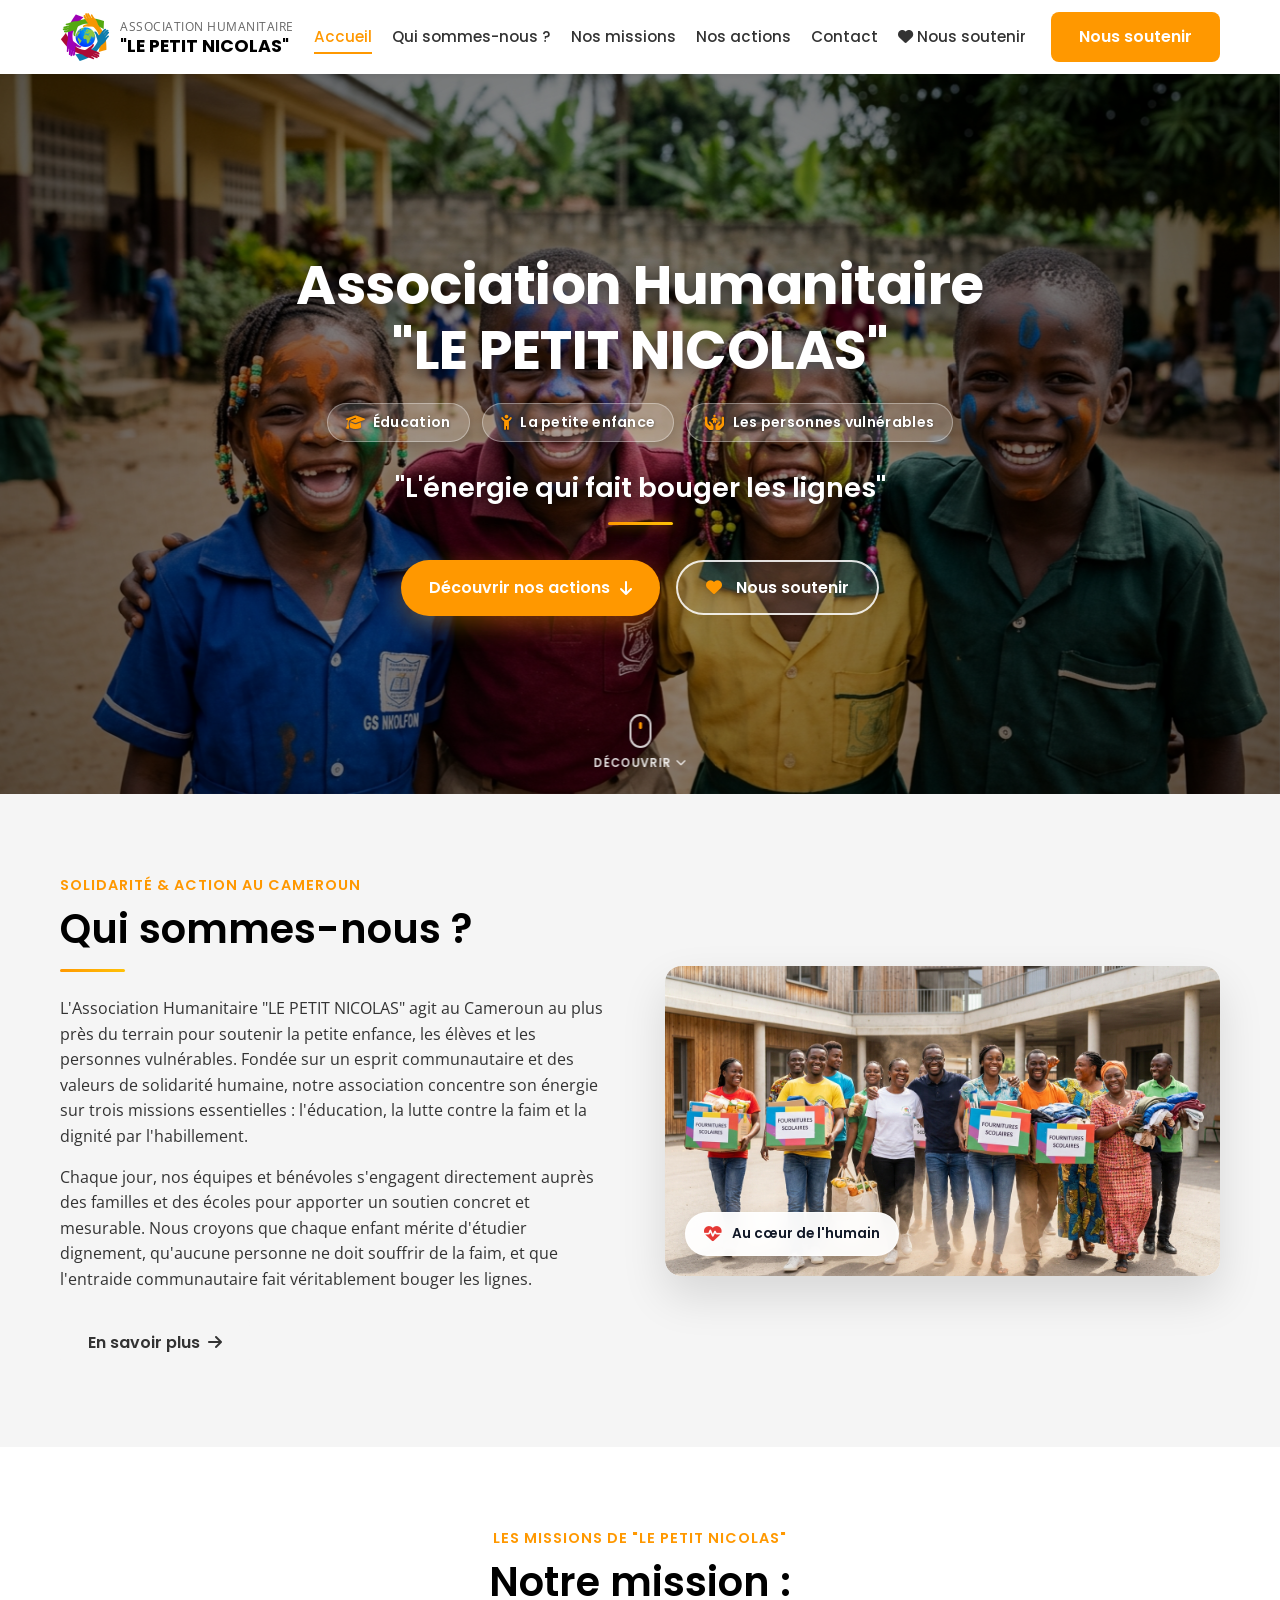
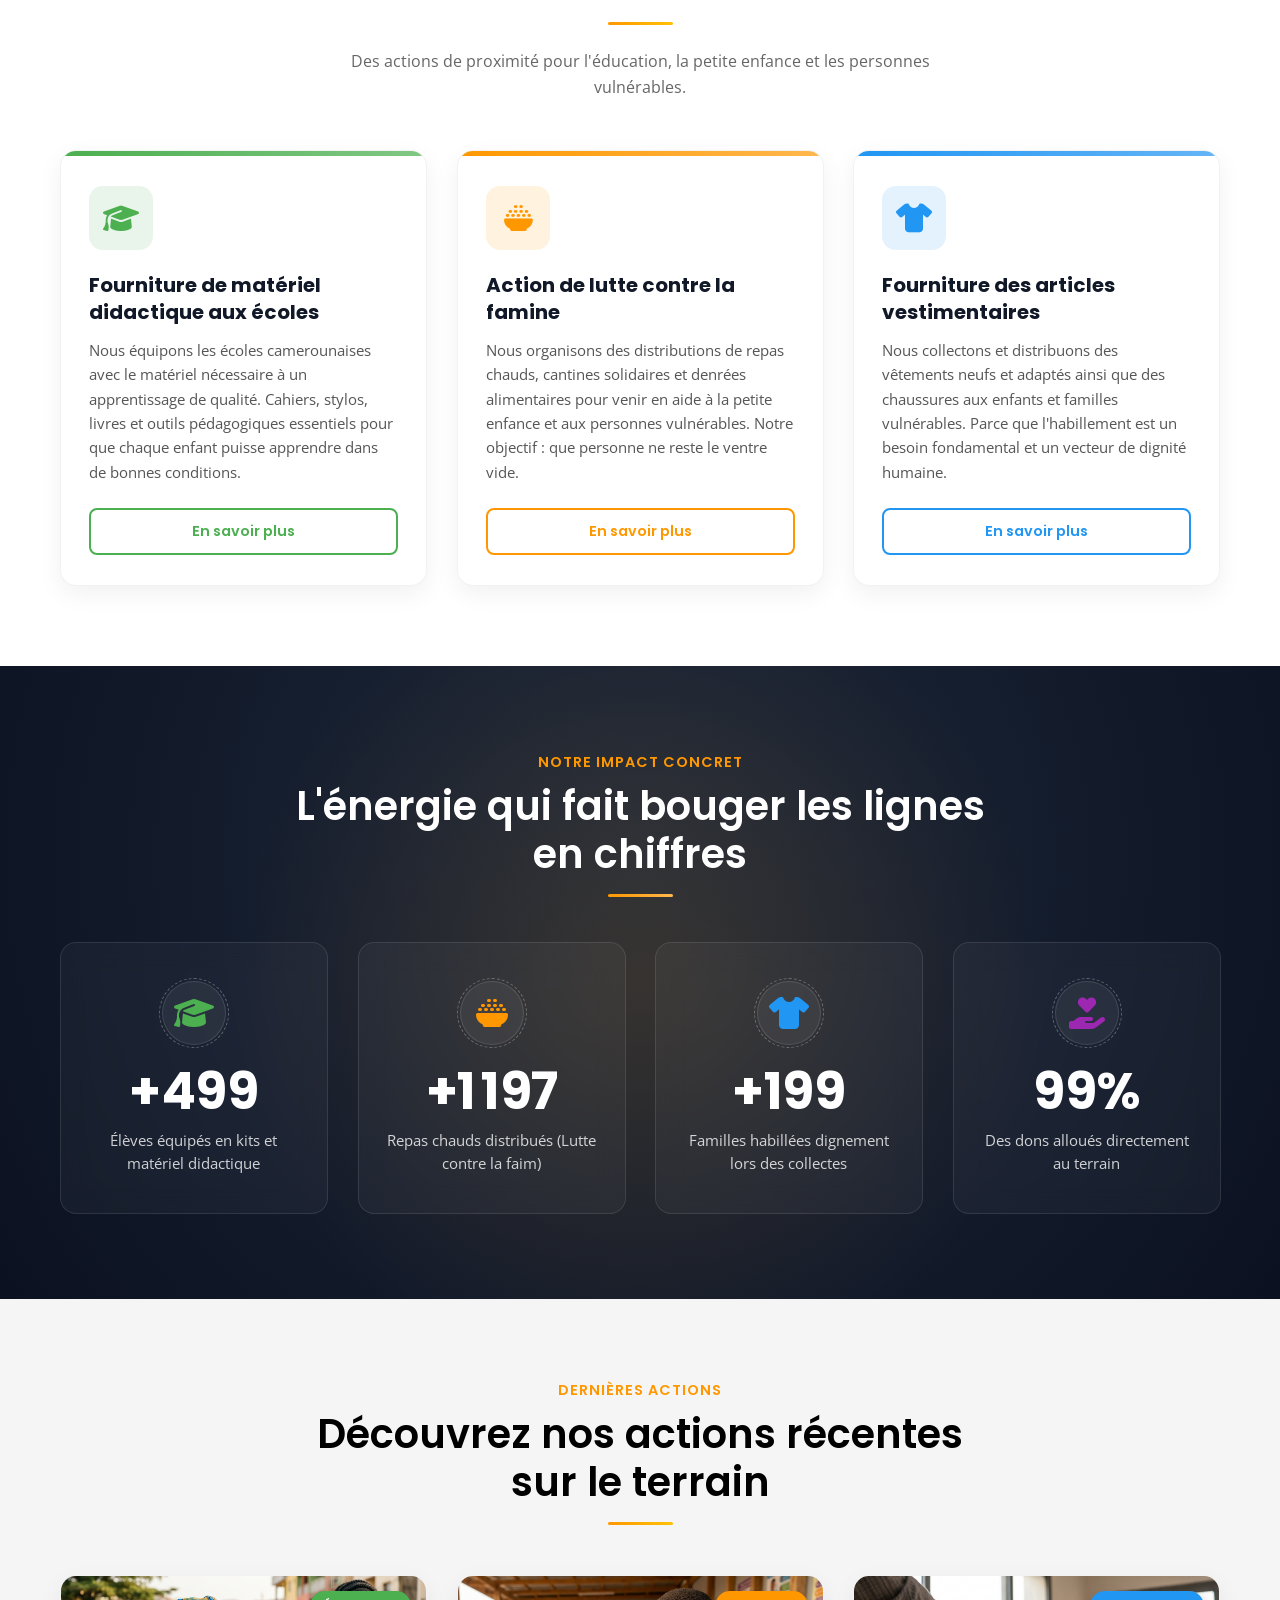
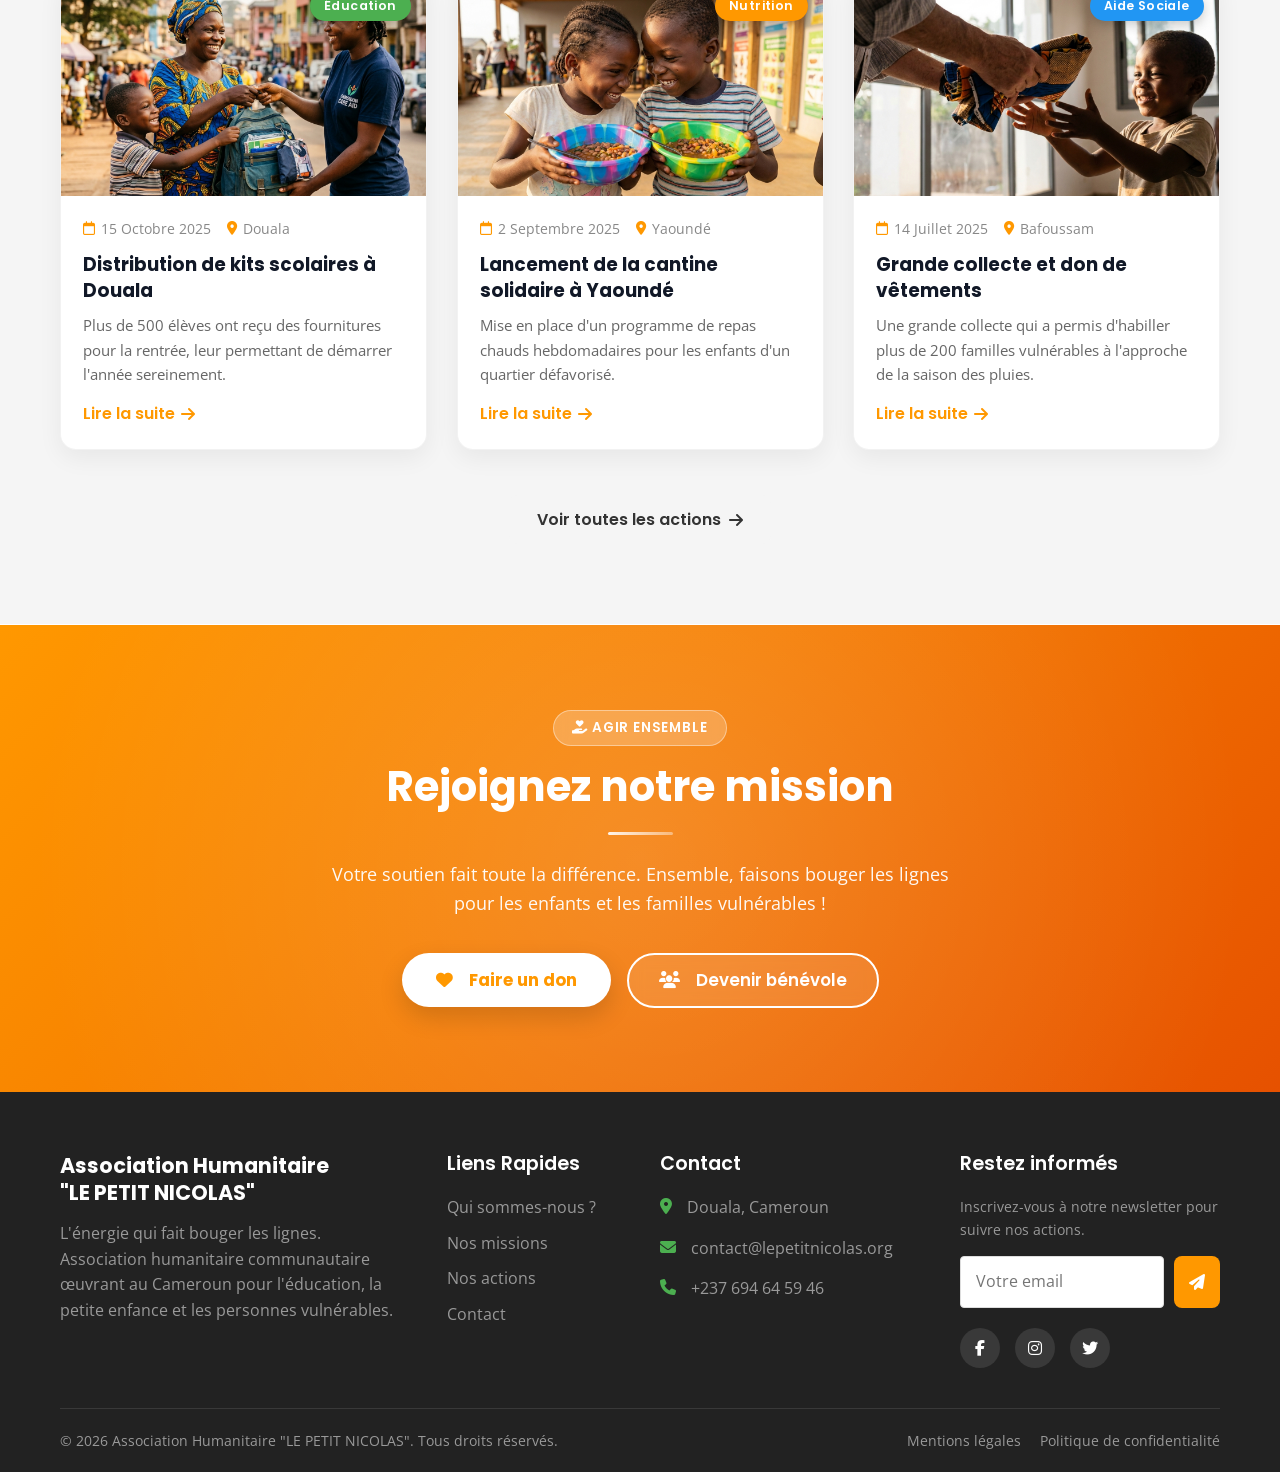
==== commit aa48833b: "feat: reorganize team grid to 3-column 2-row, update all phone numbers to +237 694 64 59 46, fix tea" ====
--- a/index.html
+++ b/index.html
@@ -15,7 +15,7 @@
     <link rel="stylesheet" href="https://cdnjs.cloudflare.com/ajax/libs/font-awesome/6.4.0/css/all.min.css">
     
     <!-- CSS unique consolidé -->
-    <link rel="stylesheet" href="assets/css/style.css?v=4.0">
+    <link rel="stylesheet" href="assets/css/style.css?v=4.2">
     </head>
 <body>
 
@@ -365,7 +365,7 @@
                     <ul class="footer-contact">
                         <li><i class="fa-solid fa-location-dot"></i> <span>Douala, Cameroun</span></li>
                         <li><i class="fa-solid fa-envelope"></i> <span>contact@lepetitnicolas.org</span></li>
-                        <li><i class="fa-solid fa-phone"></i> <span>+237 XXX XX XX XX</span></li>
+                        <li><i class="fa-solid fa-phone"></i> <span>+237 694 64 59 46</span></li>
                     </ul>
                 </div>
 
--- a/assets/css/style.css
+++ b/assets/css/style.css
@@ -1237,7 +1237,7 @@
 /* ==========================================================================
    SECTION EQUIPE
    ========================================================================== */
-.team-grid { display: -ms-grid; display: grid; grid-template-columns: repeat(4, 1fr); gap: 30px; }
+.team-grid { display: -ms-grid; display: grid; grid-template-columns: repeat(3, 1fr); gap: 30px; }
 @media (max-width: 1100px) { .team-grid { grid-template-columns: repeat(2, 1fr); } }
 @media (max-width: 600px) { .team-grid { grid-template-columns: 1fr; } }
 .team-card { background: #fff; border-radius: 12px; overflow: hidden; -webkit-box-shadow: var(--shadow-md); box-shadow: var(--shadow-md); text-align: center; -webkit-transition: -webkit-transform var(--transition-normal), -webkit-box-shadow var(--transition-normal); transition: transform var(--transition-normal), box-shadow var(--transition-normal); }
